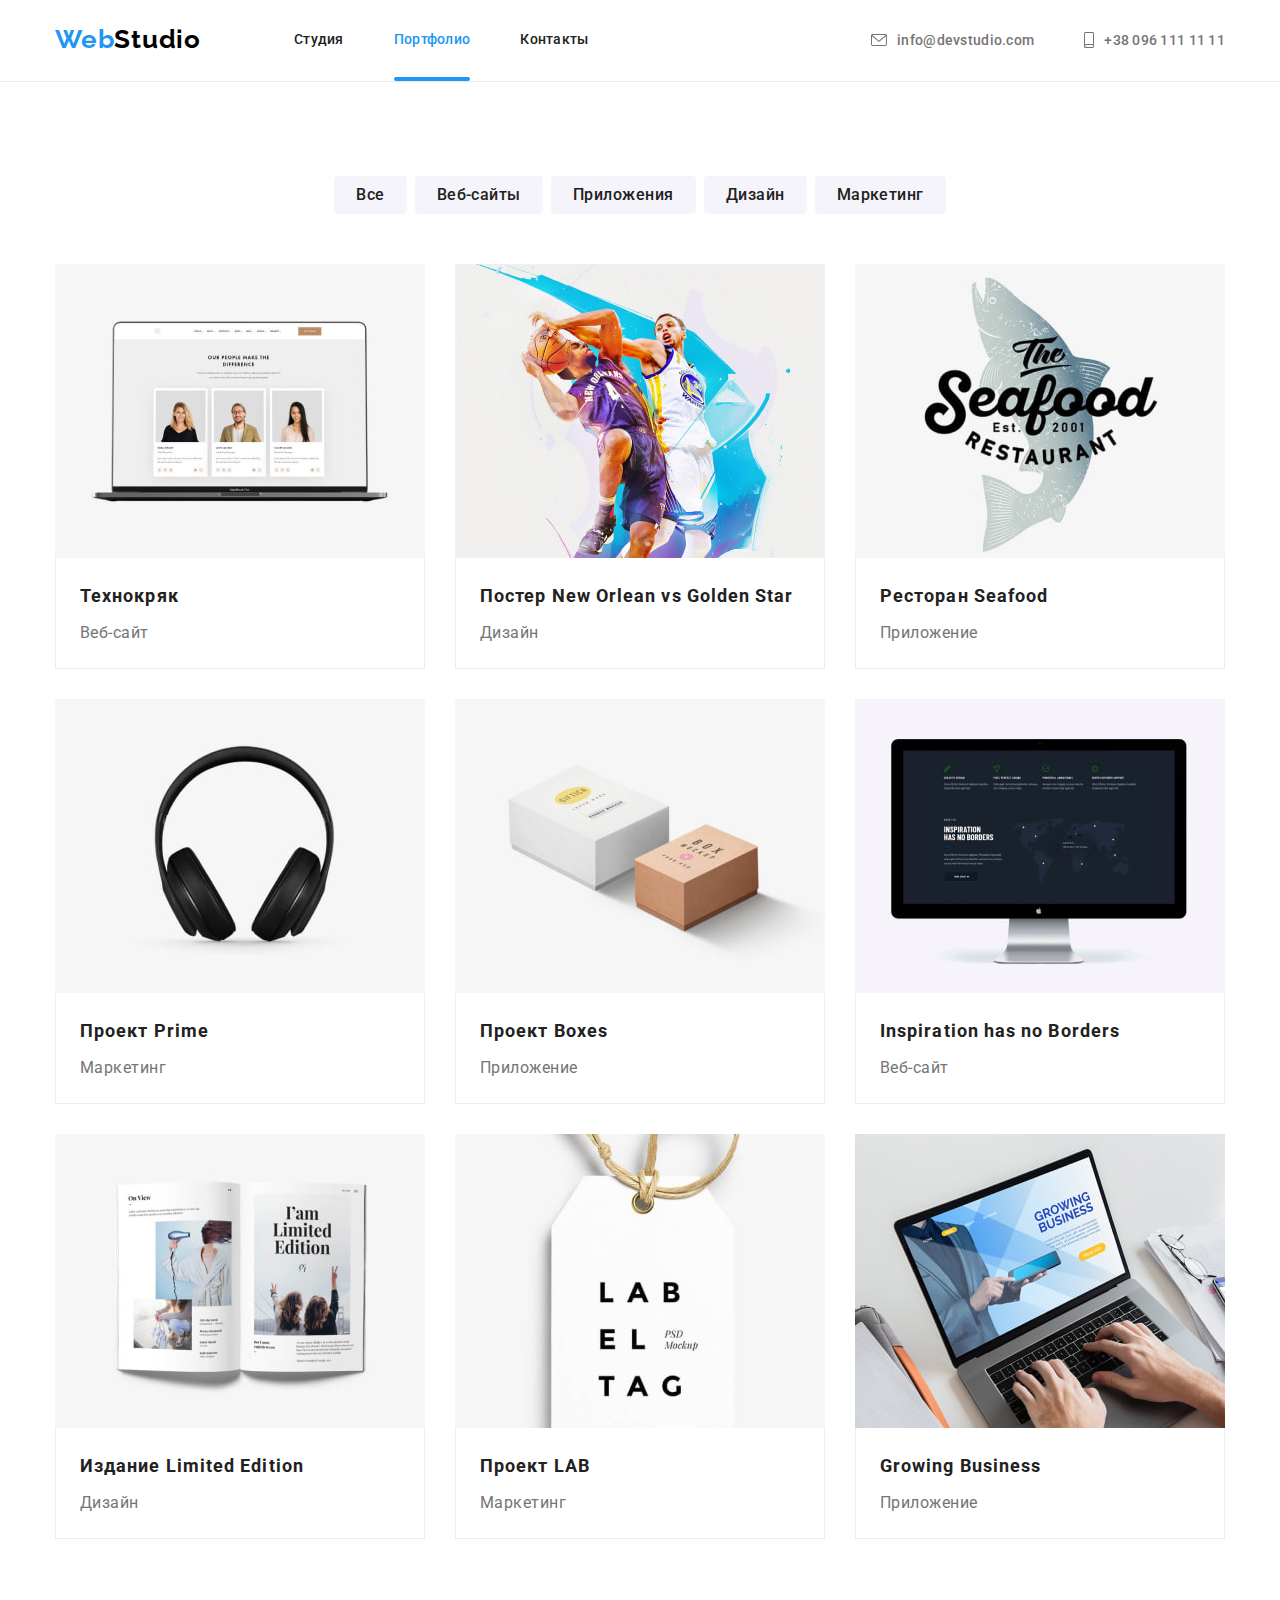
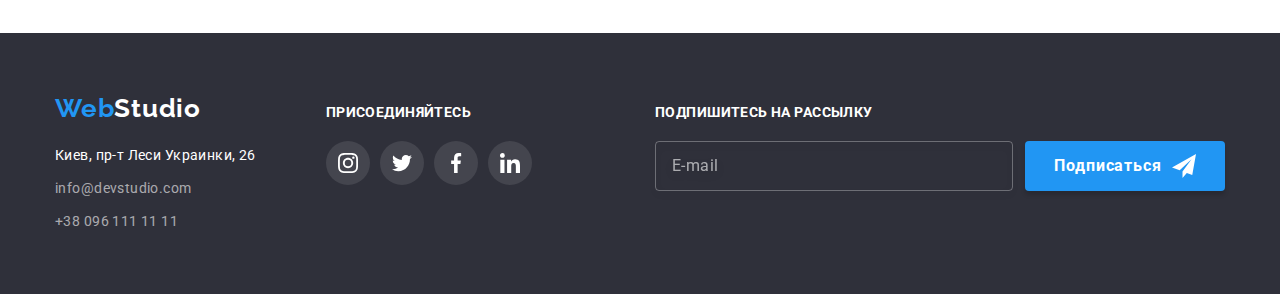
==== portfolio.html @ 572a9377 "Initial commit" ====
<!DOCTYPE html>
<html lang="ru">
  <head>
    <meta charset="UTF-8" />
    <meta http-equiv="X-UA-Compatible" content="IE=edge" />
    <meta name="viewport" content="width=device-width, initial-scale=1.0" />
    <title>WebStudio</title>

    <!-- fonts start -->
    <link rel="preconnect" href="https://fonts.googleapis.com" />
    <link rel="preconnect" href="https://fonts.gstatic.com" crossorigin />
    <link
      href="https://fonts.googleapis.com/css2?family=Raleway:wght@700&family=Roboto:wght@400;500;700;900&display=swap"
      rel="stylesheet"
    />
    <!-- fonts end -->

    <!-- normalize styles start -->

    <link
      rel="stylesheet"
      href="https://cdnjs.cloudflare.com/ajax/libs/modern-normalize/1.1.0/modern-normalize.min.css"
    />

    <!-- normalize styles end-->

    <!-- styles start -->
    <link rel="stylesheet" href="./css/styles.css" />
    <!-- styles end -->
  </head>
  <body>
    <!-- Section Header -->

    <header class="page-header">
      <div class="header-container container">
        <nav class="header-nav">
          <a class="logo-header logo link" href="./index.html" lang="en"
            >Web<span class="studio-header">Studio</span>
          </a>
          <ul class="header-list list">
            <li class="header-list-item">
              <a class="header-link link" href="./index.html">Студия</a>
            </li>
            <li class="header-list-item">
              <a class="header-link current link" href="./portfolio.html">Портфолио</a>
            </li>
            <li class="header-list-item"><a class="header-link link" href="">Контакты</a></li>
          </ul>
        </nav>
        <ul class="contacts list">
          <li class="contacts-item">
            <a class="contacts-header link" href="mailto:info@devstudio.com">
              <svg class="header-icon" width="16" height="12">
                <use href="./images/icons.svg#icon-envelope"></use>
              </svg>
              info@devstudio.com
            </a>
          </li>
          <li class="contacts-item">
            <a class="contacts-header link" href="tel:+380961111111">
              <svg class="header-icon" width="10" height="16">
                <use href="./images/icons.svg#icon-smartphone"></use>
              </svg>
              +38 096 111 11 11
            </a>
          </li>
        </ul>
      </div>
    </header>

    <!-- Main -->

    <main>
      <section class="section section-portfolio">
        <div class="container">
          <h1 class="portfolio-title visually-hidden">Portfolio</h1>
          <ul class="portfolio-btn-list list">
            <li class="btn-item">
              <button class="portfolio-btn link" type="button">Все</button>
            </li>
            <li class="btn-item">
              <button class="portfolio-btn link" type="button">Веб-сайты</button>
            </li>
            <li class="btn-item">
              <button class="portfolio-btn link" type="button">Приложения</button>
            </li>
            <li class="btn-item">
              <button class="portfolio-btn link" type="button">Дизайн</button>
            </li>
            <li class="btn-item">
              <button class="portfolio-btn link" type="button">Маркетинг</button>
            </li>
          </ul>
          <ul class="portfolio-list card-set list">
            <li class="card-set-item">
              <a class="project-item link" href="" target="_blank" rel="noopener noreferrer">
                <div class="portfolio-item">
                  <img
                    class="portfolio-img"
                    src="./images/portfolio/portfolio-1.jpg"
                    alt="ноутбук с открытым веб-сайтом на котором изображено портфолио трех людей"
                    width="370"
                    height="294"
                  />
                  <div class="portfolio-overlay">
                    <p class="portfolio-description">
                      Ресурс предлагает комплексные предложения с разным уровнем функционала и
                      сервисов. Все это позволит посетителю получить исчерпывающие сведения о
                      компании или частном лице.
                    </p>
                  </div>
                </div>
                <div class="project">
                  <h2 class="project-name">Технокряк</h2>
                  <p class="project-type">Веб-сайт</p>
                </div>
              </a>
            </li>
            <li class="card-set-item">
              <a class="project-item link" href="" target="_blank" rel="noopener noreferrer">
                <div class="portfolio-item">
                  <img
                    class="porfolio-img"
                    src="./images/portfolio/portfolio-2.jpg"
                    alt="два игрока в баскетбол: один из команди голден стейт, второй из команды нью орлеан"
                  />
                  <div class="portfolio-overlay">
                    <p class="portfolio-description">
                      Ресурс предлагает комплексные предложения с разным уровнем функционала и
                      сервисов. Все это позволит посетителю получить исчерпывающие сведения о
                      компании или частном лице.
                    </p>
                  </div>
                </div>
                <div class="project">
                  <h2 class="project-name">
                    Постер <span lang="en">New Orlean vs Golden Star</span>
                  </h2>
                  <p class="project-type">Дизайн</p>
                </div>
              </a>
            </li>
            <li class="card-set-item">
              <a class="project-item link" href="" target="_blank" rel="noopener noreferrer">
                <div class="portfolio-item">
                  <img
                    class="porfolio-img"
                    src="./images/portfolio/portfolio-3.jpg"
                    alt="емблема ресторана сифуд - это рыбы с нанесеной на ней надписью сифуд и датой создания ресторана - 2001 год"
                    width="370"
                    height="294"
                  />
                  <div class="portfolio-overlay">
                    <p class="portfolio-description">
                      Ресурс предлагает комплексные предложения с разным уровнем функционала и
                      сервисов. Все это позволит посетителю получить исчерпывающие сведения о
                      компании или частном лице.
                    </p>
                  </div>
                </div>
                <div class="project">
                  <h2 class="project-name">Ресторан <span lang="en">Seafood</span></h2>
                  <p class="project-type">Приложение</p>
                </div>
              </a>
            </li>
            <li class="card-set-item">
              <a class="project-item link" href="" target="_blank" rel="noopener noreferrer">
                <div class="portfolio-item">
                  <img
                    class="porfolio-img"
                    src="./images/portfolio/portfolio-4.jpg"
                    alt="черные наушники закрытого типа"
                    width="370"
                    height="294"
                  />
                  <div class="portfolio-overlay">
                    <p class="portfolio-description">
                      Ресурс предлагает комплексные предложения с разным уровнем функционала и
                      сервисов. Все это позволит посетителю получить исчерпывающие сведения о
                      компании или частном лице.
                    </p>
                  </div>
                </div>
                <div class="project">
                  <h2 class="project-name">Проект <span lang="en">Prime</span></h2>
                  <p class="project-type">Маркетинг</p>
                </div>
              </a>
            </li>
            <li class="card-set-item">
              <a class="project-item link" href="">
                <div class="portfolio-item">
                  <img
                    class="porfolio-img"
                    src="./images/portfolio/portfolio-5.jpg"
                    alt="две корбки разных размеров с надписью: коробка поменьше - коричневого цвета, коробка побольше - белового цвета"
                    width="370"
                    height="294"
                  />
                  <div class="portfolio-overlay">
                    <p class="portfolio-description">
                      Ресурс предлагает комплексные предложения с разным уровнем функционала и
                      сервисов. Все это позволит посетителю получить исчерпывающие сведения о
                      компании или частном лице.
                    </p>
                  </div>
                </div>
                <div class="project">
                  <h2 class="project-name">Проект <span lang="en">Boxes</span></h2>
                  <p class="project-type">Приложение</p>
                </div>
              </a>
            </li>
            <li class="card-set-item">
              <a class="project-item link" href="" target="_blank" rel="noopener noreferrer">
                <div class="portfolio-item">
                  <img
                    class="porfolio-img"
                    src="./images/portfolio/portfolio-6.jpg"
                    alt="аймак с открытым веб-сайтом"
                    width="370"
                    height="294"
                  />
                  <div class="portfolio-overlay">
                    <p class="portfolio-description">
                      Ресурс предлагает комплексные предложения с разным уровнем функционала и
                      сервисов. Все это позволит посетителю получить исчерпывающие сведения о
                      компании или частном лице.
                    </p>
                  </div>
                </div>
                <div class="project">
                  <h2 class="project-name" lang="en">Inspiration has no Borders</h2>
                  <p class="project-type">Веб-сайт</p>
                </div>
              </a>
            </li>
            <li class="card-set-item">
              <a class="project-item link" href="" target="_blank" rel="noopener noreferrer">
                <div class="portfolio-item">
                  <img
                    class="porfolio-img"
                    src="./images/portfolio/portfolio-7.jpg"
                    alt="разворот кники на которой есть текст и картинки"
                    width="370"
                    height="294"
                  />
                  <div class="portfolio-overlay">
                    <p class="portfolio-description">
                      Ресурс предлагает комплексные предложения с разным уровнем функционала и
                      сервисов. Все это позволит посетителю получить исчерпывающие сведения о
                      компании или частном лице.
                    </p>
                  </div>
                </div>
                <div class="project">
                  <h2 class="project-name">Издание <span lang="en">Limited Edition</span></h2>
                  <p class="project-type">Дизайн</p>
                </div>
              </a>
            </li>
            <li class="card-set-item">
              <a class="project-item link" href="" target="_blank" rel="noopener noreferrer">
                <div class="portfolio-item">
                  <img
                    class="porfolio-img"
                    src="./images/portfolio/portfolio-8.jpg"
                    alt="лейбл"
                    width="370"
                    height="294"
                  />
                  <div class="portfolio-overlay">
                    <p class="portfolio-description">
                      Ресурс предлагает комплексные предложения с разным уровнем функционала и
                      сервисов. Все это позволит посетителю получить исчерпывающие сведения о
                      компании или частном лице.
                    </p>
                  </div>
                </div>
                <div class="project">
                  <h2 class="project-name">Проект <span lang="en">LAB</span></h2>
                  <p class="project-type">Маркетинг</p>
                </div>
              </a>
            </li>
            <li class="card-set-item">
              <a class="project-item link" href="" target="_blank" rel="noopener noreferrer">
                <div class="portfolio-item">
                  <img
                    class="porfolio-img"
                    src="./images/portfolio/portfolio-9.jpg"
                    alt="человек работает на ноутбуке с открытым веб-сайтом"
                    width="370"
                    height="294"
                  />
                  <div class="portfolio-overlay">
                    <p class="portfolio-description">
                      Ресурс предлагает комплексные предложения с разным уровнем функционала и
                      сервисов. Все это позволит посетителю получить исчерпывающие сведения о
                      компании или частном лице.
                    </p>
                  </div>
                </div>
                <div class="project">
                  <h2 class="project-name" lang="en">Growing Business</h2>
                  <p class="project-type">Приложение</p>
                </div>
              </a>
            </li>
          </ul>
        </div>
      </section>
    </main>

    <!--Section Footer -->

    <footer class="page-footer">
      <div class="container container-footer">
        <div class="footer-contacts">
          <a class="logo-footer logo link" href="./index.html"
            >Web<span class="studio-footer">Studio</span></a
          >
          <address class="company-address">
            <ul class="list">
              <li class="contact-item">
                <a
                  class="main-address contacts-footer link"
                  href="https://goo.gl/maps/qAztw9pVadm1YtcE8"
                  target="_blank"
                  rel="noopener noreferrer"
                  >Киев, пр-т Леси Украинки, 26</a
                >
              </li>
              <li class="contact-item">
                <a class="contacts-footer link" href="mailto:info@devstudio.com"
                  >info@devstudio.com</a
                >
              </li>
              <li class="contact-item">
                <a class="contacts-footer link" href="tel:+380961111111">+38 096 111 11 11</a>
              </li>
            </ul>
          </address>
        </div>
        <div class="footer-social">
          <h3 class="footer-social-title">присоединяйтесь</h3>
          <ul class="footer-social-media list">
            <li class="footer-social-media-item">
              <a
                class="footer-social-media-link link"
                href=""
                target="_blank"
                rel="noopener noreferrer"
                aria-label="instagram"
              >
                <svg class="footer-social-media-icon" width="20" height="20">
                  <use href="./images/icons.svg#icon-instagram"></use>
                </svg>
              </a>
            </li>
            <li class="footer-social-media-item">
              <a
                class="footer-social-media-link link"
                href=""
                target="_blank"
                rel="noopener noreferrer"
                aria-label="twitter"
              >
                <svg class="footer-social-media-icon" width="20" height="20">
                  <use href="./images/icons.svg#icon-twitter"></use>
                </svg>
              </a>
            </li>
            <li class="footer-social-media-item">
              <a
                class="footer-social-media-link link"
                href=""
                target="_blank"
                rel="noopener noreferrer"
                aria-label="facebook"
              >
                <svg class="footer-social-media-icon" width="20" height="20">
                  <use href="./images/icons.svg#icon-facebook"></use>
                </svg>
              </a>
            </li>
            <li class="footer-social-media-item">
              <a
                class="footer-social-media-link link"
                href=""
                target="_blank"
                rel="noopener noreferrer"
                aria-label="linkedin"
              >
                <svg class="footer-social-media-icon" width="20" height="20">
                  <use href="./images/icons.svg#icon-linkedin"></use>
                </svg>
              </a>
            </li>
          </ul>
        </div>
        <div class="subscription">
          <h3 class="subscription-title">Подпишитесь на рассылку</h3>
          <form>
            <div class="subscription-field">
              <label class="subscription-label">
                <input class="subscription-input" type="email" name="email" placeholder="E-mail" />
              </label>
              <button class="subscription-btn" type="submit">
                Подписаться
                <svg class="subscription-icon" width="24" height="24">
                  <use href="./images/icons.svg#icon-send"></use>
                </svg>
              </button>
            </div>
          </form>
        </div>
      </div>
    </footer>
  </body>
</html>
---- css/styles.css ----
:root{

    /* fonts */

    --main-font: "Roboto";
    --secondary-font: "Raleway";

    /* text colors */

    --primary-text-color:#757575;
    --secondary-text-color: #212121;
    --decoration-text-color:#2196F3;
    --studio-header-color:#000000;
    --light-text-color:#ffffff;
    --contacts-text-color:rgba(255, 255, 255, 0.6);
    --primary-icon-link-color: #AFB1B8;
        
    /* background colors */

    --main-ligt-bg-color: #ffffff;
    --main-darck-bg-color:#2F303A;
    --btn-bg-color: #2196F3;
    --hover-btn-bg-color: #188CE8;
    --secondary-bg-color:#F5F4FA;
    --hero-bg-color: #C4C4C4;
    --footer-media-link-bg-color: rgba(255, 255, 255, 0.1);
    --item-dscr-bg-color: rgba(47, 48, 58, 0.8);
    --portfolio-overlyey-bg-color: rgba(33, 150, 243, 0.9);

    /* border colors */

    --main-brd-color: #ECECEC;
    --card-brd-color: #EEEEEE;

    /* shadows */

    --primary-shadow: rgba(0, 0, 0, 0.15);

     /* others */

    --items: 4;
    --indent: 30px;
    --animation: 250ms cubic-bezier(0.4, 0, 0.2, 1);
   
}

body {
    font-family: var(--main-font), sans-serif;
    font-size: 14px;
    line-height: 1.71;
    color: var(--primary-text-color);
    }


/* reset */
h1,
h2,
h3,
p{
    margin: 0;
}

img {
    display: block;
    max-width: 100%;
    height: auto;
}

/* common styles start */

.no-scroll{
    overflow: hidden;
}

.container {
    width: 1200px;
    padding-left: 15px;
    padding-right: 15px;
    margin-left: auto;
    margin-right: auto;
}

.link {
    text-decoration: none;
}

.list {
    list-style: none;
    margin: 0;
    padding: 0;
}

.company-address{
    font-style: inherit;
}

/* common styles end */

/* Cітка із застосуванням flex-box */

.card-set {
    display: flex;
    flex-wrap: wrap;
    margin: calc(-1 * var(--indent) / 2);
}

.card-set-item {
    flex-basis: calc((100% - var(--indent) * var(--items)) / var(--items));
    margin: calc(var(--indent) / 2);
}




/* other */

.visually-hidden {
    position: absolute;
    width: 1px;
    height: 1px;
    margin: -1px;
    border: 0;
    padding: 0;
    white-space: nowrap;
    clip-path: inset(100%);
    clip: rect(0 0 0 0);
    overflow: hidden;
}

/* Section Header */

.page-header{
    border-bottom: 1px solid var(--main-brd-color);
}

.header-container,
.header-nav{
    display: flex;
    align-items: center;
}

.logo {
    font-family: var(--secondary-font), sans-serif;
    font-weight: 700;
    font-size: 26px;
    line-height: 1.19;      
    letter-spacing: 0.03em;
    color: var(--decoration-text-color);
}

.logo-header{
    padding-top: 24px;
    padding-bottom: 25px;
    margin-right: 93px;
}

.studio-header {
    color: var(--studio-header-color);
}

.header-list {
    display: flex;
}


.header-list-item:not(:last-child){
    position: relative;

    margin-right: 50px;
} 

.header-list-item .current{
    color: var(--decoration-text-color);
}

.header-list-item .current::after{
    content: '';

    position: absolute;
    bottom:-1px;
    left: 0;

    width: 100%;
    height: 4px;
    display: inline-block;
    border-radius: 2px;
    background-color: var(--decoration-text-color);
}

.header-link {
    display: block;
    padding-top: 32px;
    padding-bottom: 32px;

    font-weight: 500;
    line-height: 1.14;
    letter-spacing: 0.02em;
    color: var(--secondary-text-color);

    transition: color var(--animation);
}

.header-link:hover,
.header-link:focus{
    color: var(--decoration-text-color);
}

.contacts{
    display: flex;
    margin-left: auto;

}

.contacts-item:not(:last-child){
    margin-right: 50px;
}

.contacts-header {
    display: flex;
    padding-top: 32px;
    padding-bottom: 32px;
    align-items: center;
    

    font-weight: 500;
    line-height: 1.19;
    letter-spacing: 0.02em;
    color: inherit;

    transition: color var(--animation);
}


.contacts-header:hover,
.contacts-header:focus{
    color: var(--decoration-text-color);
}

.header-icon {
    margin-right: 10px;
    fill: currentColor;   
}

/* Section Hero */

.hero {
    max-width: 1600px;
    margin-right: auto;
    margin-left: auto;
    padding-top: 200px;
    padding-bottom: 200px;

    text-align: center;
    
    background-color: var(--hero-bg-color);
    background-image: 
    linear-gradient(to right, rgba(47, 48, 58, 0.4), rgba(47, 48, 58, 0.4)), 
    url(../images/hero/bg-img.jpg);
    background-repeat: no-repeat;
    background-position: center;
    background-size: cover;
}

.hero-title {
    width: 696px;
    margin: 0 auto;
       
    font-weight: 900;
    font-size: 44px;
    line-height: 1.36;
    letter-spacing: 0.06em;
    text-transform: uppercase;
    color: var(--light-text-color)
    }

.hero-btn {
    margin-top: 30px;
    padding: 10px 32px;
    min-width: 200px;


    font-family: inherit;
    font-weight: 700;
    font-size: 16px;
    line-height: 1.88;
    letter-spacing: 0.06em;
    color: var(--light-text-color);
    
    box-shadow: 0px 4px 4px var(--primary-shadow);
    border: none;    
    border-radius: 4px;
    background-color: var(--btn-bg-color);
    cursor: pointer;
       
    transition: background-color var(--animation);
        
}

.hero-btn:hover,
.hero-btn:focus {
    background-color: var(--hover-btn-bg-color);
}

/* Sections */

.section {
    padding-top: 94px;
    padding-bottom: 94px;     
}

.section-title {
    margin-bottom: 50px;

    font-weight: 700;
    font-size: 36px;
    line-height: 1.17;
    text-align: center;
    letter-spacing: 0.03em;
    color: var(--secondary-text-color);
}



/* Sections Feature */

.feature-title {
    margin-bottom: 10px;

    font-weight: 700;
    font-size: inherit;
    line-height: 1.14;
    letter-spacing: 0.03em;
    text-transform: uppercase;
    color: var(--secondary-text-color);
}

.feature-icon {
    display: flex;
    align-items: center;
    justify-content: center;
    width: 270px;
    height: 120px;
    margin-bottom: 30px;
    
    border-radius: 4px;
    background-color: var(--secondary-bg-color) ;
    

}

.feature-description {
    letter-spacing: 0.03em;
}

/* Section Examples */

.section-examples {
    padding-top: 0;
}

.examples-list{
    --items: 3;
}

.examples-item{
    position: relative;
    
}

.examples-item-description{
    position: absolute;
    bottom: 0;
    left: 0;

    display: flex;
    align-items: center;
    justify-content: center;
    width: 100%;
    height: 70px;
    
    
    font-weight: 700;
    line-height: 1.14;
        letter-spacing: 0.03em;
    text-transform: uppercase;    
    color: var(--light-text-color);

    background-color: var(--item-dscr-bg-color);
}

/* Secteaon Team */

.section-team {
    background-color: var(--secondary-bg-color);
}

.team-member {
    background-color: var(--main-ligt-bg-color);
    box-shadow: 0px 1px 3px rgba(0, 0, 0, 0.12), 0px 1px 1px rgba(0, 0, 0, 0.14), 0px 2px 1px rgba(0, 0, 0, 0.2);
    border-radius: 0px 0px 4px 4px;
}

.member-photo{
    margin-bottom: 30px;
}

.member-name {
    margin-bottom: 10px;

    font-weight: 500;
    font-size: 16px;
    line-height: 1.19;  
    text-align: center;
    letter-spacing: 0.03em;
    color: var(--secondary-text-color);  
}

.member-position {
    margin-bottom: 16px;
    
    font-size: 16px;
    line-height: 1.19;
    text-align: center;
    letter-spacing: 0.03em;
    }

.social-media {
    display: flex;
    justify-content: center;
    margin-bottom: 30px;
}

.social-media-item{
    width: 44px;
    height: 44px;
}

.social-media-item:not(:last-child) {
    margin-right: 10px;
}

.social-media-link {
    display: flex;
    align-items: center;
    justify-content: center;
    width: 100%;
    height: 100%;

    color: var(--primary-icon-link-color);
    border-radius: 50%;

    transition: color var(--animation), background-color var(--animation);
}

.social-media-link:hover,
.social-media-link:focus{
    color: var(--light-text-color);
    background-color: var(--decoration-text-color);
    outline: transparent;
}

.social-media-icon{
    fill: currentColor;
}

/* Section clients */

.clients-list  {
    --items: 6; 
}

.client-card{
    height: 92px;
}

.client-card-link {
    display: flex;
    align-items: center;
    justify-content: center;
    width: 100%;
    height: 100%;

    border: 1px solid #AFB1B8;
    border-radius: 4px;
    color: var(--primary-icon-link-color);

    transition: color var(--animation), border-color var(--animation);
}

.client-card-link:hover,
.client-card-link:focus {
    color: var(--decoration-text-color);
    border-color: var(--decoration-text-color);
    outline: transparent;    
}

.client-icon{
    fill: currentColor;
}


/* Section Portfolio */

.portfolio-btn-list{
    display: flex;
   
    justify-content: center;
    margin-bottom: 50px;  
}

.btn-item:not(:last-child) {
    margin-right: 8px;
}

.portfolio-btn {
    padding: 6px 22px;
    
    font-family: inherit;
    font-weight: 500;
    font-size: 16px;
    line-height: 1.63;
    text-align: center;
    letter-spacing: 0.03em;
    color: var(--secondary-text-color);
    border-radius: 4px;
    border:none;
    background-color: var(--secondary-bg-color);
    cursor: pointer;

    transition: color var(--animation), background-color var(--animation), box-shadow var(--animation);
}

.portfolio-btn:hover,
.portfolio-btn:focus {
    color: var(--light-text-color);
    background-color: var(--btn-bg-color);
    box-shadow: 
    0px 3px 1px rgba(0, 0, 0, 0.1), 
    0px 1px 2px rgba(0, 0, 0, 0.08), 
    0px 2px 2px rgba(0, 0, 0, 0.12);
}

.portfolio-list{
    --items: 3;
}

.portfolio-item {
    position: relative;
    overflow: hidden;
}

.project-item{
    display: block;

    transition: box-shadow var(--animation)
}

.project-item:hover,
.project-item:focus{
    box-shadow:  
    0px 1px 1px rgba(0, 0, 0, 0.12), 
    0px 4px 4px rgba(0, 0, 0, 0.06), 
    1px 4px 6px rgba(0, 0, 0, 0.16);
}

.portfolio-overlay {
    position: absolute;
    top: 0;
    left: 0;
    

    transform: translateY(101%);

    width: 100%;
    height: 100%;
   
    padding: 63px 24px;

    background-color: var(--portfolio-overlyey-bg-color);

    
    transition: transform var(--animation);
}

.card-set-item:hover .portfolio-overlay {
    transform: translateY(0);

}

.portfolio-description {
    font-size: 18px;
    line-height: 1.56;
    letter-spacing: 0.03em;
    color: var(--light-text-color);


}

.project {
    padding: 20px 24px;
    border: 1px solid var(--card-brd-color);
    border-top: none;
}



.project-name{
    margin-bottom: 4px;

    font-weight: 700;
    font-size: 18px;
    line-height: 2.0;
    letter-spacing: 0.06em;
    color: var(--secondary-text-color);
}

.project-type {
    font-size: 16px;
    line-height: 1.88;     
    letter-spacing: 0.03em;
    color: var(--primary-text-color);
}




/* Section Footer */

.page-footer{
    padding-top: 60px;
    padding-bottom: 60px;

    background-color: var(--main-darck-bg-color);
}

.container-footer{
    display: flex;
    align-items: baseline;
}

.footer-contacts{
    margin-right: 70px;
}
    

.logo-footer{
    display: block;
    margin-bottom: 20px;

    
}

.studio-footer {
    color: var(--light-text-color);
}

.list .main-address{
    color: var(--light-text-color);
}

.contact-item:not(:last-child) {
    margin-bottom: 9px;
}

.contacts-footer{      
    letter-spacing: 0.03em;
    color: var(--contacts-text-color);

    transition: color var(--animation);
}

.contacts-footer:hover,
.contacts-footer:focus{
    color: var(--decoration-text-color);
}

.footer-social-title,
.subscription-title{
    margin-bottom: 20px;
    
    font-size: 14px;
    line-height: 1.14;
    letter-spacing: 0.03em;
    text-transform: uppercase;
    color: var(--light-text-color);

}

.footer-social-media {
    display: flex;
    justify-content: center; 
}

.footer-social-media-item{
    width: 44px;
    height: 44px;
}

.footer-social-media-item:not(:last-child){
    margin-right: 10px;
}

.footer-social-media-link {
    display: flex;
    align-items: center;
    justify-content: center;
    width: 100%;
    height: 100%;

    color: var(--light-text-color);
    background-color:var(--footer-media-link-bg-color) ;
    border-radius: 50%;

    transition: background-color var(--animation);
}

.footer-social-media-link:hover,
.footer-social-media-link:focus {
    background-color:var(--btn-bg-color);
    outline: transparent;
}



.footer-social-media-icon {
    fill: currentColor;
}

.subscription{
    margin-left: auto;
}

.subscription-field{
    display: flex;
    gap: 12px;
}

.subscription-input::placeholder{
    font-size: 16px;
    line-height: 1.25;
    letter-spacing: 0.03em;
    color: var(--contacts-text-color);}

.subscription-input{
    width: 358px;
    height: 50px;
    padding: 0 16px;

    font-size: 16px;
    line-height: 1.25;
    letter-spacing: 0.03em;
    color: var(--contacts-text-color);

    background-color: inherit;
    border: 1px solid rgba(255, 255, 255, 0.3);
    filter: drop-shadow(0px 4px 4px var(--primary-shadow));
    border-radius: 4px;

    transition: border-color var(--animation);
}

.subscription-input:hover,
.subscription-input:focus{
    border-color: var(--light-text-color);
    outline: transparent;
}


.subscription-btn{
    display: flex;
    align-items: center;
    justify-content: center;
    width: 200px;
    height: 50px;
    padding: 0;
    gap: 10px;
    

    font-weight: 700;
    font-size: 16px;
    line-height: 1.88;
    letter-spacing: 0.06em;   
    color: var(--light-text-color);
    
    background-color: var(--btn-bg-color);
    box-shadow: 0px 4px 4px var(--primary-shadow);
    border: none;
    border-radius: 4px;
    cursor: pointer;

    transition: background-color var(--animation);
}

.subscription-btn:hover,
.subscription-btn:focus{
    background-color: var(--hover-btn-bg-color);
}

.subscription-icon{
    fill: var(--light-text-color);
}



/* Modal Window */

.backdrop {
    position: fixed;
    top: 0;
    left: 0;
    width: 100%;
    height: 100%;
    
    background-color: rgba(0, 0, 0, 0.2);
    
    opacity: 1;
    visibility: visible;
    pointer-events: initial;
    
    transition: opacity var(--animation), visibility var(--animation);
}

.backdrop.is-hidden{
    opacity: 0;
    visibility: hidden;
    pointer-events: none;
}

.modal{
    position: relative;
    top: 50%;
    left: 50%;

    padding: 40px;
        
    transform: translate(-50%, -50%);

    width: 528px;
    min-height: 581px;

    background-color: var(--main-ligt-bg-color);
    box-shadow: 0px 1px 3px rgba(0, 0, 0, 0.12), 0px 1px 1px rgba(0, 0, 0, 0.14), 0px 2px 1px rgba(0, 0, 0, 0.2);
    border-radius: 4px;
}

.register-form {
    display: inline-flex;
    flex-direction: column;
}

.modal-title{
    margin-bottom: 12px;

    font-weight: 700;
    font-size: 20px;
    line-height: 1.15;
    letter-spacing: 0.03em;
    color: var(--secondary-text-color);
}

.form-field{
    margin-bottom: 10px;
}

.form-label{
    display: block;
    
    margin-bottom: 4px;
    
    font-size: 12px;
    line-height: 1.17;
    letter-spacing: 0.01em;
}

.form-box{
    position: relative;
}

.form-input{
    width: 100%;
    height: 40px;
   
    padding: 0 8px 0 41px; 

    font-size: 12px;
    line-height: 1.17;
    letter-spacing: 0.01em;

    border: 1px solid rgba(33, 33, 33, 0.2);
    border-radius: 4px;

    transition: border-color var(--animation);
}

.form-icon{
    position: absolute;
    top: 50%;
    left: 12px;
    transform: translateY(-50%);
   
    transition: fill var(--animation);
}

.form-input:hover,
.form-input:focus,
.form-input:hover + .form-icon,
.form-input:focus + .form-icon {
    border-color: var(--decoration-text-color);
    outline: transparent;
    fill: var(--decoration-text-color);
}

.form-label-name{
    margin-bottom: 4px;

    font-size: 12px;
    line-height: 1.17;
    letter-spacing: 0.01em;
}

textarea{
    resize: none;
    width: 100%;
    height: 120px;

    padding: 12px 16px;
    margin-bottom: 20px;

    font-size: 12px;
    line-height: 1.17;
    letter-spacing: 0.01em;
    
    border: 1px solid rgba(33, 33, 33, 0.2);
    border-radius: 4px;

    transition: border-color var(--animation);
}

textarea:hover,
textarea:focus{
    border-color: var(--decoration-text-color);
    outline: transparent;
}

textarea::placeholder{
    font-size: 12px;
    line-height: 1.17;
    letter-spacing: 0.01em;
    color: rgba(117, 117, 117, 0.5);
}

.form-checkbox{
    display: flex;
    align-items: center;
    justify-content: center;
    margin-bottom: 30px;
    
    cursor: pointer;
}

.custom-checkbox{
    display: inline-flex;
    align-items: center;
    justify-content: center;
    width: 16px;
    height: 15px;
    margin-right: 7px;

    outline: 2px solid var(--primary-text-color); 
    outline-offset: -2px;
    border-radius: 2px;

    transition: background-color var(--animation), outline-color var(--animation), filter var(--animation);
}

.form-checkbox-input:hover + .custom-checkbox,
.form-checkbox-input:focus + .custom-checkbox{
    outline-color: var(--secondary-text-color);

}

.form-checkbox-input:checked + .custom-checkbox {
    background-color: var(--decoration-text-color);
    outline-color: transparent;
    filter: drop-shadow(0px 4px 4px rgba(0, 0, 0, 0.25));
}

.custom-checkbox-icon{
    fill: var(--light-text-color);
}


.form-checkbox-agreement{
    letter-spacing: 0.03em;

    user-select: none;
}

.agreement-conditions {
    text-decoration: underline;
    color:var(--decoration-text-color);
}

.send-btn { 
    min-width: 200px;
    height: 50px;
    margin-left: auto;
    margin-right: auto;  
    padding: 10px 55px 10px 56px; 

    font-size: 16px;
    line-height: 1.88;
    letter-spacing: 0.06em;
    color: var(--light-text-color);

    background-color: var(--btn-bg-color);
    box-shadow: 0px 4px 4px var(--primary-shadow);
    border-radius: 4px;
    border: none;
    cursor: pointer;

    transition: background-color var(--animation);
}

.send-btn:hover,
.send-btn:focus{
    background-color: var(--hover-btn-bg-color);
}

.modal-close-btn{
    position: absolute;
    top: 8px;
    right: 8px;

    display: flex;
    align-items: center;
    justify-content: center;

    width: 30px;
    height: 30px;
    padding: 0;
    
    background-color: var(--main-ligt-bg-color);
    border-radius: 50%;
    border: 1px solid rgba(0, 0, 0, 0.1);
    cursor: pointer;
}

.modal-close-btn-icon{
    transition: fill var(--animation);
}   

.modal-close-btn:hover > .modal-close-btn-icon,
.modal-close-btn:focus > .modal-close-btn-icon{
    fill: var(--decoration-text-color);
}
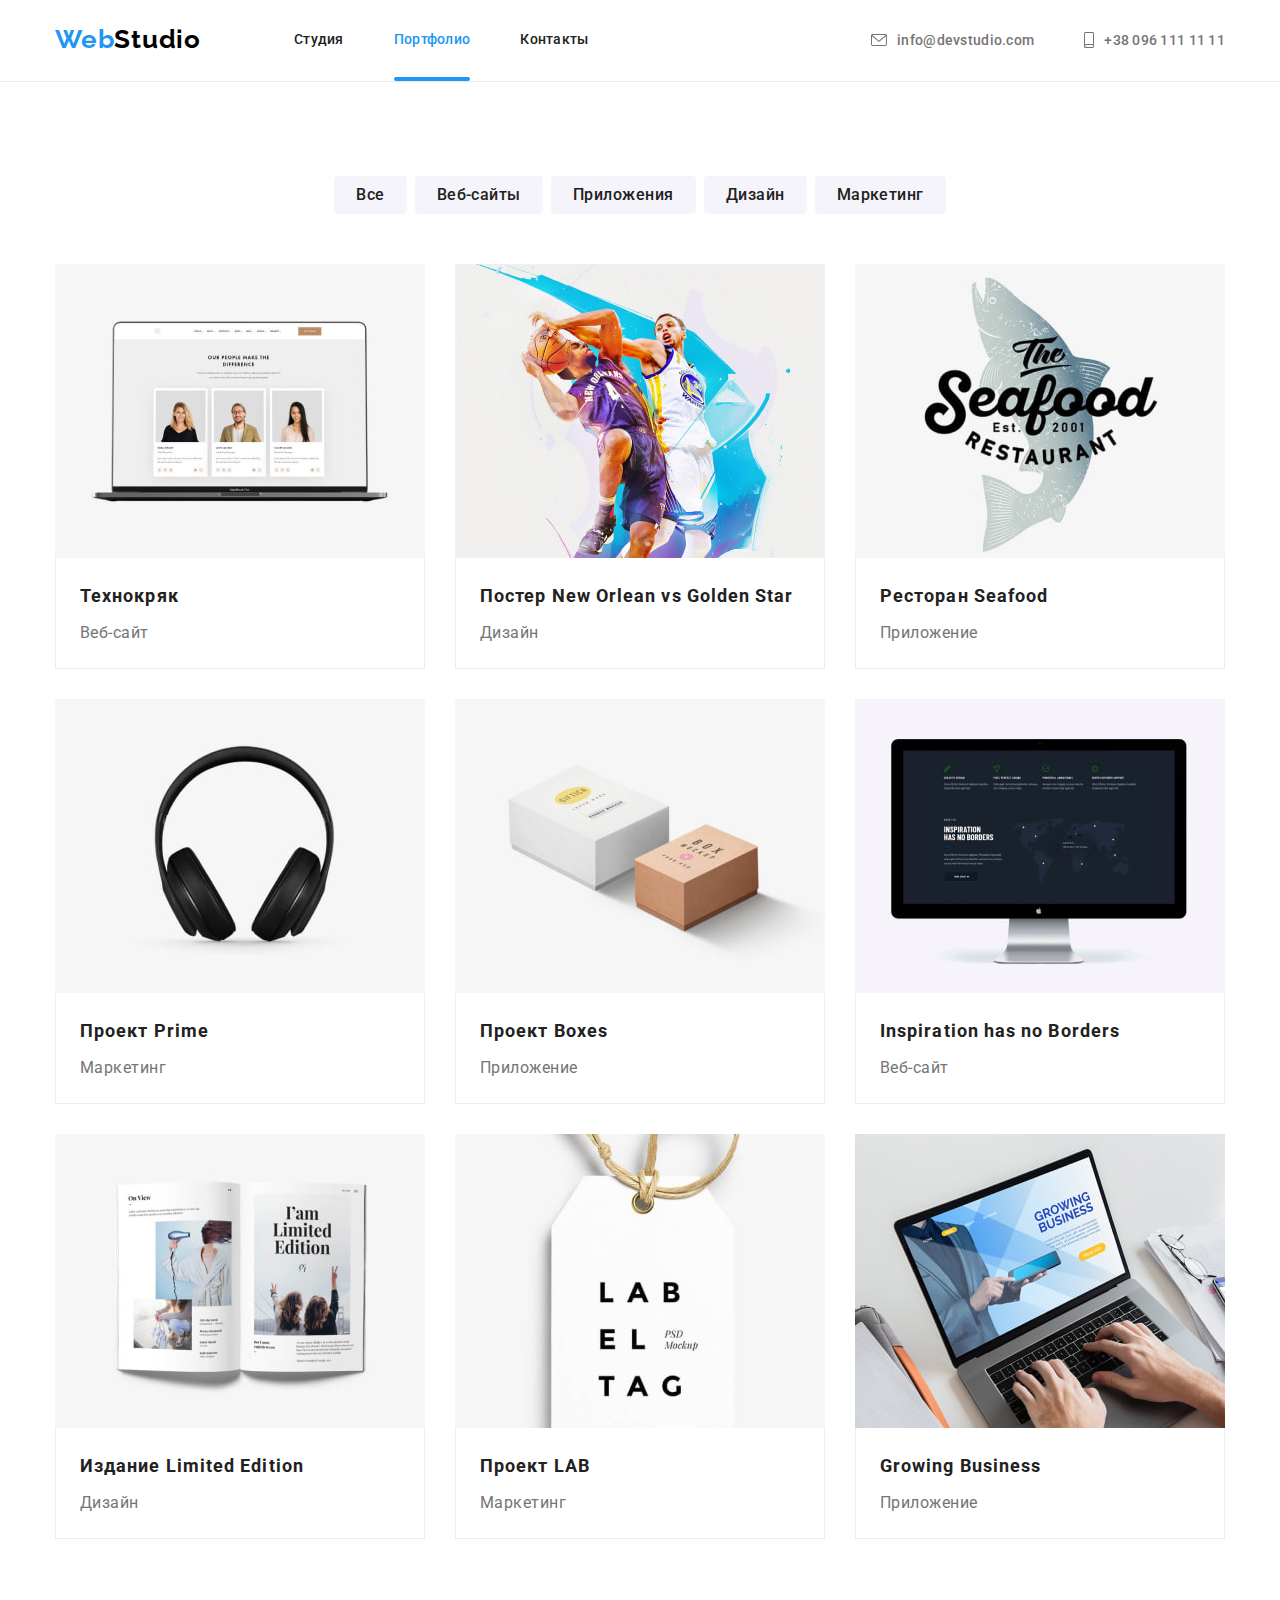
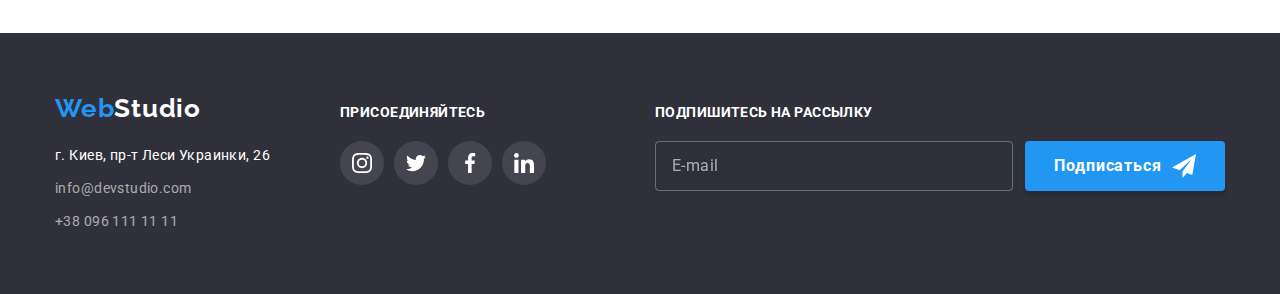
==== commit 0bda1435: "змінив класи по ВЕМ" ====
--- a/portfolio.html
+++ b/portfolio.html
@@ -31,34 +31,34 @@
   <body>
     <!-- Section Header -->
 
-    <header class="page-header">
-      <div class="header-container container">
-        <nav class="header-nav">
-          <a class="logo-header logo link" href="./index.html" lang="en"
-            >Web<span class="studio-header">Studio</span>
-          </a>
-          <ul class="header-list list">
-            <li class="header-list-item">
-              <a class="header-link link" href="./index.html">Студия</a>
-            </li>
-            <li class="header-list-item">
-              <a class="header-link current link" href="./portfolio.html">Портфолио</a>
-            </li>
-            <li class="header-list-item"><a class="header-link link" href="">Контакты</a></li>
+    <header class="header">
+      <div class="header__container container">
+        <a class="header__logo logo link" href="./index.html" lang="en"
+          >Web<span class="logo logo--dark-text">Studio</span>
+        </a>
+        <nav class="nav">
+          <ul class="nav__list list">
+            <li class="nav__item">
+              <a class="nav__link link" href="./index.html">Студия</a>
+            </li>
+            <li class="nav__item">
+              <a class="nav__link nav__link--current link" href="./portfolio.html">Портфолио</a>
+            </li>
+            <li class="nav__item"><a class="nav__link link" href="">Контакты</a></li>
           </ul>
         </nav>
         <ul class="contacts list">
-          <li class="contacts-item">
-            <a class="contacts-header link" href="mailto:info@devstudio.com">
-              <svg class="header-icon" width="16" height="12">
+          <li class="contacts__item">
+            <a class="contacts__link link" href="mailto:info@devstudio.com">
+              <svg class="contacts__icon" width="16" height="12">
                 <use href="./images/icons.svg#icon-envelope"></use>
               </svg>
               info@devstudio.com
             </a>
           </li>
-          <li class="contacts-item">
-            <a class="contacts-header link" href="tel:+380961111111">
-              <svg class="header-icon" width="10" height="16">
+          <li class="contacts__item">
+            <a class="contacts__link link" href="tel:+380961111111">
+              <svg class="contacts__icon" width="10" height="16">
                 <use href="./images/icons.svg#icon-smartphone"></use>
               </svg>
               +38 096 111 11 11
@@ -71,240 +71,240 @@
     <!-- Main -->
 
     <main>
-      <section class="section section-portfolio">
+      <section class="portfolio section">
         <div class="container">
-          <h1 class="portfolio-title visually-hidden">Portfolio</h1>
-          <ul class="portfolio-btn-list list">
+          <h1 class="portfolio__title visually-hidden">Portfolio</h1>
+          <ul class="portfolio__nav list">
             <li class="btn-item">
-              <button class="portfolio-btn link" type="button">Все</button>
+              <button class="portfolio__btn link" type="button">Все</button>
             </li>
             <li class="btn-item">
-              <button class="portfolio-btn link" type="button">Веб-сайты</button>
+              <button class="portfolio__btn link" type="button">Веб-сайты</button>
             </li>
             <li class="btn-item">
-              <button class="portfolio-btn link" type="button">Приложения</button>
+              <button class="portfolio__btn link" type="button">Приложения</button>
             </li>
             <li class="btn-item">
-              <button class="portfolio-btn link" type="button">Дизайн</button>
+              <button class="portfolio__btn link" type="button">Дизайн</button>
             </li>
             <li class="btn-item">
-              <button class="portfolio-btn link" type="button">Маркетинг</button>
+              <button class="portfolio__btn link" type="button">Маркетинг</button>
             </li>
           </ul>
-          <ul class="portfolio-list card-set list">
-            <li class="card-set-item">
-              <a class="project-item link" href="" target="_blank" rel="noopener noreferrer">
-                <div class="portfolio-item">
-                  <img
-                    class="portfolio-img"
+          <ul class="portfolio__list card-set list">
+            <li class="portfolio__item card-set__item">
+              <a class="portfolio__link link" href="" target="_blank" rel="noopener noreferrer">
+                <div class="portfolio__card">
+                  <img
+                    class="portfolio__img"
                     src="./images/portfolio/portfolio-1.jpg"
                     alt="ноутбук с открытым веб-сайтом на котором изображено портфолио трех людей"
                     width="370"
                     height="294"
                   />
-                  <div class="portfolio-overlay">
-                    <p class="portfolio-description">
-                      Ресурс предлагает комплексные предложения с разным уровнем функционала и
-                      сервисов. Все это позволит посетителю получить исчерпывающие сведения о
-                      компании или частном лице.
-                    </p>
-                  </div>
-                </div>
-                <div class="project">
-                  <h2 class="project-name">Технокряк</h2>
-                  <p class="project-type">Веб-сайт</p>
-                </div>
-              </a>
-            </li>
-            <li class="card-set-item">
-              <a class="project-item link" href="" target="_blank" rel="noopener noreferrer">
-                <div class="portfolio-item">
-                  <img
-                    class="porfolio-img"
+                  <div class="overlay">
+                    <p class="overlay__desc">
+                      Ресурс предлагает комплексные предложения с разным уровнем функционала и
+                      сервисов. Все это позволит посетителю получить исчерпывающие сведения о
+                      компании или частном лице.
+                    </p>
+                  </div>
+                </div>
+                <div class="portfolio__desc">
+                  <h2 class="portfolio__name">Технокряк</h2>
+                  <p class="portfolio__type">Веб-сайт</p>
+                </div>
+              </a>
+            </li>
+            <li class="portfolio__item card-set__item">
+              <a class="portfolio__link link" href="" target="_blank" rel="noopener noreferrer">
+                <div class="portfolio__card">
+                  <img
+                    class="portfolio__img"
                     src="./images/portfolio/portfolio-2.jpg"
                     alt="два игрока в баскетбол: один из команди голден стейт, второй из команды нью орлеан"
                   />
-                  <div class="portfolio-overlay">
-                    <p class="portfolio-description">
-                      Ресурс предлагает комплексные предложения с разным уровнем функционала и
-                      сервисов. Все это позволит посетителю получить исчерпывающие сведения о
-                      компании или частном лице.
-                    </p>
-                  </div>
-                </div>
-                <div class="project">
-                  <h2 class="project-name">
+                  <div class="overlay">
+                    <p class="overlay__desc">
+                      Ресурс предлагает комплексные предложения с разным уровнем функционала и
+                      сервисов. Все это позволит посетителю получить исчерпывающие сведения о
+                      компании или частном лице.
+                    </p>
+                  </div>
+                </div>
+                <div class="portfolio__desc">
+                  <h2 class="portfolio__name">
                     Постер <span lang="en">New Orlean vs Golden Star</span>
                   </h2>
-                  <p class="project-type">Дизайн</p>
-                </div>
-              </a>
-            </li>
-            <li class="card-set-item">
-              <a class="project-item link" href="" target="_blank" rel="noopener noreferrer">
-                <div class="portfolio-item">
-                  <img
-                    class="porfolio-img"
+                  <p class="portfolio__type">Дизайн</p>
+                </div>
+              </a>
+            </li>
+            <li class="portfolio__item card-set__item">
+              <a class="portfolio__link link" href="" target="_blank" rel="noopener noreferrer">
+                <div class="portfolio__card">
+                  <img
+                    class="portfolio__img"
                     src="./images/portfolio/portfolio-3.jpg"
                     alt="емблема ресторана сифуд - это рыбы с нанесеной на ней надписью сифуд и датой создания ресторана - 2001 год"
                     width="370"
                     height="294"
                   />
-                  <div class="portfolio-overlay">
-                    <p class="portfolio-description">
-                      Ресурс предлагает комплексные предложения с разным уровнем функционала и
-                      сервисов. Все это позволит посетителю получить исчерпывающие сведения о
-                      компании или частном лице.
-                    </p>
-                  </div>
-                </div>
-                <div class="project">
-                  <h2 class="project-name">Ресторан <span lang="en">Seafood</span></h2>
-                  <p class="project-type">Приложение</p>
-                </div>
-              </a>
-            </li>
-            <li class="card-set-item">
-              <a class="project-item link" href="" target="_blank" rel="noopener noreferrer">
-                <div class="portfolio-item">
-                  <img
-                    class="porfolio-img"
+                  <div class="overlay">
+                    <p class="overlay__desc">
+                      Ресурс предлагает комплексные предложения с разным уровнем функционала и
+                      сервисов. Все это позволит посетителю получить исчерпывающие сведения о
+                      компании или частном лице.
+                    </p>
+                  </div>
+                </div>
+                <div class="portfolio__desc">
+                  <h2 class="portfolio__name">Ресторан <span lang="en">Seafood</span></h2>
+                  <p class="portfolio__type">Приложение</p>
+                </div>
+              </a>
+            </li>
+            <li class="portfolio__item card-set__item">
+              <a class="portfolio__link link" href="" target="_blank" rel="noopener noreferrer">
+                <div class="portfolio__card">
+                  <img
+                    class="portfolio__img"
                     src="./images/portfolio/portfolio-4.jpg"
                     alt="черные наушники закрытого типа"
                     width="370"
                     height="294"
                   />
-                  <div class="portfolio-overlay">
-                    <p class="portfolio-description">
-                      Ресурс предлагает комплексные предложения с разным уровнем функционала и
-                      сервисов. Все это позволит посетителю получить исчерпывающие сведения о
-                      компании или частном лице.
-                    </p>
-                  </div>
-                </div>
-                <div class="project">
-                  <h2 class="project-name">Проект <span lang="en">Prime</span></h2>
-                  <p class="project-type">Маркетинг</p>
-                </div>
-              </a>
-            </li>
-            <li class="card-set-item">
-              <a class="project-item link" href="">
-                <div class="portfolio-item">
-                  <img
-                    class="porfolio-img"
+                  <div class="overlay">
+                    <p class="overlay__desc">
+                      Ресурс предлагает комплексные предложения с разным уровнем функционала и
+                      сервисов. Все это позволит посетителю получить исчерпывающие сведения о
+                      компании или частном лице.
+                    </p>
+                  </div>
+                </div>
+                <div class="portfolio__desc">
+                  <h2 class="portfolio__name">Проект <span lang="en">Prime</span></h2>
+                  <p class="portfolio__type">Маркетинг</p>
+                </div>
+              </a>
+            </li>
+            <li class="portfolio__item card-set__item">
+              <a class="portfolio__link link" href="">
+                <div class="portfolio__card">
+                  <img
+                    class="portfolio__img"
                     src="./images/portfolio/portfolio-5.jpg"
                     alt="две корбки разных размеров с надписью: коробка поменьше - коричневого цвета, коробка побольше - белового цвета"
                     width="370"
                     height="294"
                   />
-                  <div class="portfolio-overlay">
-                    <p class="portfolio-description">
-                      Ресурс предлагает комплексные предложения с разным уровнем функционала и
-                      сервисов. Все это позволит посетителю получить исчерпывающие сведения о
-                      компании или частном лице.
-                    </p>
-                  </div>
-                </div>
-                <div class="project">
-                  <h2 class="project-name">Проект <span lang="en">Boxes</span></h2>
-                  <p class="project-type">Приложение</p>
-                </div>
-              </a>
-            </li>
-            <li class="card-set-item">
-              <a class="project-item link" href="" target="_blank" rel="noopener noreferrer">
-                <div class="portfolio-item">
-                  <img
-                    class="porfolio-img"
+                  <div class="overlay">
+                    <p class="overlay__desc">
+                      Ресурс предлагает комплексные предложения с разным уровнем функционала и
+                      сервисов. Все это позволит посетителю получить исчерпывающие сведения о
+                      компании или частном лице.
+                    </p>
+                  </div>
+                </div>
+                <div class="portfolio__desc">
+                  <h2 class="portfolio__name">Проект <span lang="en">Boxes</span></h2>
+                  <p class="portfolio__type">Приложение</p>
+                </div>
+              </a>
+            </li>
+            <li class="portfolio__item card-set__item">
+              <a class="portfolio__link link" href="" target="_blank" rel="noopener noreferrer">
+                <div class="portfolio__card">
+                  <img
+                    class="portfolio__img"
                     src="./images/portfolio/portfolio-6.jpg"
                     alt="аймак с открытым веб-сайтом"
                     width="370"
                     height="294"
                   />
-                  <div class="portfolio-overlay">
-                    <p class="portfolio-description">
-                      Ресурс предлагает комплексные предложения с разным уровнем функционала и
-                      сервисов. Все это позволит посетителю получить исчерпывающие сведения о
-                      компании или частном лице.
-                    </p>
-                  </div>
-                </div>
-                <div class="project">
-                  <h2 class="project-name" lang="en">Inspiration has no Borders</h2>
-                  <p class="project-type">Веб-сайт</p>
-                </div>
-              </a>
-            </li>
-            <li class="card-set-item">
-              <a class="project-item link" href="" target="_blank" rel="noopener noreferrer">
-                <div class="portfolio-item">
-                  <img
-                    class="porfolio-img"
+                  <div class="overlay">
+                    <p class="overlay__desc">
+                      Ресурс предлагает комплексные предложения с разным уровнем функционала и
+                      сервисов. Все это позволит посетителю получить исчерпывающие сведения о
+                      компании или частном лице.
+                    </p>
+                  </div>
+                </div>
+                <div class="portfolio__desc">
+                  <h2 class="portfolio__name" lang="en">Inspiration has no Borders</h2>
+                  <p class="portfolio__type">Веб-сайт</p>
+                </div>
+              </a>
+            </li>
+            <li class="portfolio__item card-set__item">
+              <a class="portfolio__link link" href="" target="_blank" rel="noopener noreferrer">
+                <div class="portfolio__card">
+                  <img
+                    class="portfolio__img"
                     src="./images/portfolio/portfolio-7.jpg"
                     alt="разворот кники на которой есть текст и картинки"
                     width="370"
                     height="294"
                   />
-                  <div class="portfolio-overlay">
-                    <p class="portfolio-description">
-                      Ресурс предлагает комплексные предложения с разным уровнем функционала и
-                      сервисов. Все это позволит посетителю получить исчерпывающие сведения о
-                      компании или частном лице.
-                    </p>
-                  </div>
-                </div>
-                <div class="project">
-                  <h2 class="project-name">Издание <span lang="en">Limited Edition</span></h2>
-                  <p class="project-type">Дизайн</p>
-                </div>
-              </a>
-            </li>
-            <li class="card-set-item">
-              <a class="project-item link" href="" target="_blank" rel="noopener noreferrer">
-                <div class="portfolio-item">
-                  <img
-                    class="porfolio-img"
+                  <div class="overlay">
+                    <p class="overlay__desc">
+                      Ресурс предлагает комплексные предложения с разным уровнем функционала и
+                      сервисов. Все это позволит посетителю получить исчерпывающие сведения о
+                      компании или частном лице.
+                    </p>
+                  </div>
+                </div>
+                <div class="portfolio__desc">
+                  <h2 class="portfolio__name">Издание <span lang="en">Limited Edition</span></h2>
+                  <p class="portfolio__type">Дизайн</p>
+                </div>
+              </a>
+            </li>
+            <li class="portfolio__item card-set__item">
+              <a class="portfolio__link link" href="" target="_blank" rel="noopener noreferrer">
+                <div class="portfolio__card">
+                  <img
+                    class="portfolio__img"
                     src="./images/portfolio/portfolio-8.jpg"
                     alt="лейбл"
                     width="370"
                     height="294"
                   />
-                  <div class="portfolio-overlay">
-                    <p class="portfolio-description">
-                      Ресурс предлагает комплексные предложения с разным уровнем функционала и
-                      сервисов. Все это позволит посетителю получить исчерпывающие сведения о
-                      компании или частном лице.
-                    </p>
-                  </div>
-                </div>
-                <div class="project">
-                  <h2 class="project-name">Проект <span lang="en">LAB</span></h2>
-                  <p class="project-type">Маркетинг</p>
-                </div>
-              </a>
-            </li>
-            <li class="card-set-item">
-              <a class="project-item link" href="" target="_blank" rel="noopener noreferrer">
-                <div class="portfolio-item">
-                  <img
-                    class="porfolio-img"
+                  <div class="overlay">
+                    <p class="overlay__desc">
+                      Ресурс предлагает комплексные предложения с разным уровнем функционала и
+                      сервисов. Все это позволит посетителю получить исчерпывающие сведения о
+                      компании или частном лице.
+                    </p>
+                  </div>
+                </div>
+                <div class="portfolio__desc">
+                  <h2 class="portfolio__name">Проект <span lang="en">LAB</span></h2>
+                  <p class="portfolio__type">Маркетинг</p>
+                </div>
+              </a>
+            </li>
+            <li class="portfolio__item card-set__item">
+              <a class="portfolio__link link" href="" target="_blank" rel="noopener noreferrer">
+                <div class="portfolio__card">
+                  <img
+                    class="portfolio__img"
                     src="./images/portfolio/portfolio-9.jpg"
                     alt="человек работает на ноутбуке с открытым веб-сайтом"
                     width="370"
                     height="294"
                   />
-                  <div class="portfolio-overlay">
-                    <p class="portfolio-description">
-                      Ресурс предлагает комплексные предложения с разным уровнем функционала и
-                      сервисов. Все это позволит посетителю получить исчерпывающие сведения о
-                      компании или частном лице.
-                    </p>
-                  </div>
-                </div>
-                <div class="project">
-                  <h2 class="project-name" lang="en">Growing Business</h2>
-                  <p class="project-type">Приложение</p>
+                  <div class="overlay">
+                    <p class="overlay__desc">
+                      Ресурс предлагает комплексные предложения с разным уровнем функционала и
+                      сервисов. Все это позволит посетителю получить исчерпывающие сведения о
+                      компании или частном лице.
+                    </p>
+                  </div>
+                </div>
+                <div class="portfolio__desc">
+                  <h2 class="portfolio__name" lang="en">Growing Business</h2>
+                  <p class="portfolio__type">Приложение</p>
                 </div>
               </a>
             </li>
@@ -315,85 +315,83 @@
 
     <!--Section Footer -->
 
-    <footer class="page-footer">
-      <div class="container container-footer">
-        <div class="footer-contacts">
-          <a class="logo-footer logo link" href="./index.html"
-            >Web<span class="studio-footer">Studio</span></a
-          >
-          <address class="company-address">
-            <ul class="list">
-              <li class="contact-item">
+    <footer class="footer">
+      <div class="footer__container container ">
+        <div class="footer__contacts">
+          <a class="footer__logo logo link" href="./index.html">Web<span class="logo logo--light-text">Studio</span></a>
+          <address class="footer-contacts">
+            <ul class="footer-contacts__list list">
+              <li class="footer-contacts__item">
                 <a
-                  class="main-address contacts-footer link"
+                  class="footer-contacts__link footer-contacts__link--light link"
                   href="https://goo.gl/maps/qAztw9pVadm1YtcE8"
                   target="_blank"
                   rel="noopener noreferrer"
-                  >Киев, пр-т Леси Украинки, 26</a
+                  >г. Киев, пр-т Леси Украинки, 26</a
                 >
               </li>
-              <li class="contact-item">
-                <a class="contacts-footer link" href="mailto:info@devstudio.com"
+              <li class="footer-contacts__item">
+                <a class="footer-contacts__link link" href="mailto:info@devstudio.com"
                   >info@devstudio.com</a
                 >
               </li>
-              <li class="contact-item">
-                <a class="contacts-footer link" href="tel:+380961111111">+38 096 111 11 11</a>
+              <li class="footer-contacts__item">
+                <a class="footer-contacts__link link" href="tel:+380961111111">+38 096 111 11 11</a>
               </li>
             </ul>
           </address>
         </div>
-        <div class="footer-social">
-          <h3 class="footer-social-title">присоединяйтесь</h3>
-          <ul class="footer-social-media list">
-            <li class="footer-social-media-item">
+        <div class="social">
+          <h3 class="social__title">присоединяйтесь</h3>
+          <ul class="social-media list">
+            <li class="social-media__item">
               <a
-                class="footer-social-media-link link"
+                class="social-media__link social-media__link--light link"
                 href=""
                 target="_blank"
                 rel="noopener noreferrer"
                 aria-label="instagram"
               >
-                <svg class="footer-social-media-icon" width="20" height="20">
+                <svg class="social-media__icon" width="20" height="20">
                   <use href="./images/icons.svg#icon-instagram"></use>
                 </svg>
               </a>
             </li>
-            <li class="footer-social-media-item">
+            <li class="social-media__item">
               <a
-                class="footer-social-media-link link"
+                class="social-media__link social-media__link--light link"
                 href=""
                 target="_blank"
                 rel="noopener noreferrer"
                 aria-label="twitter"
               >
-                <svg class="footer-social-media-icon" width="20" height="20">
+                <svg class="social-media__icon" width="20" height="20">
                   <use href="./images/icons.svg#icon-twitter"></use>
                 </svg>
               </a>
             </li>
-            <li class="footer-social-media-item">
+            <li class="social-media__item">
               <a
-                class="footer-social-media-link link"
+                class="social-media__link social-media__link--light link"
                 href=""
                 target="_blank"
                 rel="noopener noreferrer"
                 aria-label="facebook"
               >
-                <svg class="footer-social-media-icon" width="20" height="20">
+                <svg class="social-media__icon" width="20" height="20">
                   <use href="./images/icons.svg#icon-facebook"></use>
                 </svg>
               </a>
             </li>
-            <li class="footer-social-media-item">
+            <li class="social-media__item">
               <a
-                class="footer-social-media-link link"
+                class="social-media__link social-media__link--light link"
                 href=""
                 target="_blank"
                 rel="noopener noreferrer"
                 aria-label="linkedin"
               >
-                <svg class="footer-social-media-icon" width="20" height="20">
+                <svg class="social-media__icon" width="20" height="20">
                   <use href="./images/icons.svg#icon-linkedin"></use>
                 </svg>
               </a>
@@ -401,15 +399,15 @@
           </ul>
         </div>
         <div class="subscription">
-          <h3 class="subscription-title">Подпишитесь на рассылку</h3>
+          <h3 class="subscription__title">Подпишитесь на рассылку</h3>
           <form>
-            <div class="subscription-field">
-              <label class="subscription-label">
-                <input class="subscription-input" type="email" name="email" placeholder="E-mail" />
+            <div class="subscription__field">
+              <label class="subscription__label">
+                <input class="subscription__input" type="email" name="email" placeholder="E-mail" />
               </label>
-              <button class="subscription-btn" type="submit">
+              <button class="btn subscription__btn" type="submit">
                 Подписаться
-                <svg class="subscription-icon" width="24" height="24">
+                <svg class="subscription__icon" width="24" height="24">
                   <use href="./images/icons.svg#icon-send"></use>
                 </svg>
               </button>
--- a/css/styles.css
+++ b/css/styles.css
@@ -90,13 +90,9 @@
     padding: 0;
 }
 
-.company-address{
-    font-style: inherit;
-}
-
 /* common styles end */
 
-/* Cітка із застосуванням flex-box */
+/* flex-box grid */
 
 .card-set {
     display: flex;
@@ -104,13 +100,10 @@
     margin: calc(-1 * var(--indent) / 2);
 }
 
-.card-set-item {
+.card-set__item {
     flex-basis: calc((100% - var(--indent) * var(--items)) / var(--items));
     margin: calc(var(--indent) / 2);
 }
-
-
-
 
 /* other */
 
@@ -127,14 +120,109 @@
     overflow: hidden;
 }
 
+/* btn */
+
+.btn {
+    display: inline-flex;
+    align-items: center;
+    justify-content: center;
+    min-width: 200px;
+    height: 50px;
+    padding: 0;
+
+    font-weight: 700;
+    font-size: 16px;
+    line-height: 1.88;
+    letter-spacing: 0.06em;
+    color: var(--light-text-color);
+
+    box-shadow: 0px 4px 4px var(--primary-shadow);
+    border: none;
+    border-radius: 4px;
+    background-color: var(--btn-bg-color);
+    cursor: pointer;
+
+    transition: background-color var(--animation);
+}
+
+.btn:hover,
+.btn:focus {
+    background-color: var(--hover-btn-bg-color);
+}
+
+/* social icons */
+
+.social-media {
+    display: flex;
+    justify-content: center;
+}
+
+.team__social-media {
+    margin-bottom: 30px;
+}
+
+.social-media__item {
+    width: 44px;
+    height: 44px;
+}
+
+.social-media__item:not(:last-child) {
+    margin-right: 10px;
+}
+
+.social-media__link {
+    display: flex;
+    align-items: center;
+    justify-content: center;
+    width: 100%;
+    height: 100%;
+
+    color: var(--primary-icon-link-color);
+    border-radius: 50%;
+
+    transition: color var(--animation), background-color var(--animation);
+}
+
+.social-media__link:hover,
+.social-media__link:focus {
+    color: var(--light-text-color);
+    background-color: var(--decoration-text-color);
+    outline: transparent;
+}
+
+.social-media__icon {
+    fill: currentColor;
+}
+
+/* Overlay */
+
+.overlay {
+    position: absolute;
+    top: 0;
+    left: 0;
+
+
+    transform: translateY(101%);
+
+    width: 100%;
+    height: 100%;
+
+    padding: 63px 24px;
+
+    background-color: var(--portfolio-overlyey-bg-color);
+
+
+    transition: transform var(--animation);
+}
+
 /* Section Header */
 
-.page-header{
+.header{
     border-bottom: 1px solid var(--main-brd-color);
 }
 
-.header-container,
-.header-nav{
+.header__container,
+.header__nav{
     display: flex;
     align-items: center;
 }
@@ -148,36 +236,54 @@
     color: var(--decoration-text-color);
 }
 
-.logo-header{
+.header__logo{
     padding-top: 24px;
     padding-bottom: 25px;
     margin-right: 93px;
 }
 
-.studio-header {
+.logo--dark-text {
     color: var(--studio-header-color);
 }
 
-.header-list {
-    display: flex;
-}
-
-
-.header-list-item:not(:last-child){
+.nav__list {
+    display: flex;
+}
+
+
+.nav__item:not(:last-child){
     position: relative;
 
     margin-right: 50px;
 } 
 
-.header-list-item .current{
+.nav__link {
+    display: block;
+    padding-top: 32px;
+    padding-bottom: 32px;
+
+    font-weight: 500;
+    line-height: 1.14;
+    letter-spacing: 0.02em;
+    color: var(--secondary-text-color);
+
+    transition: color var(--animation);
+}
+
+.nav__link:hover,
+.nav__link:focus{
     color: var(--decoration-text-color);
 }
 
-.header-list-item .current::after{
+.nav__link--current {
+    color: var(--decoration-text-color);
+}
+
+.nav__link--current::after {
     content: '';
 
     position: absolute;
-    bottom:-1px;
+    bottom: -1px;
     left: 0;
 
     width: 100%;
@@ -187,35 +293,17 @@
     background-color: var(--decoration-text-color);
 }
 
-.header-link {
-    display: block;
-    padding-top: 32px;
-    padding-bottom: 32px;
-
-    font-weight: 500;
-    line-height: 1.14;
-    letter-spacing: 0.02em;
-    color: var(--secondary-text-color);
-
-    transition: color var(--animation);
-}
-
-.header-link:hover,
-.header-link:focus{
-    color: var(--decoration-text-color);
-}
-
 .contacts{
     display: flex;
     margin-left: auto;
 
 }
 
-.contacts-item:not(:last-child){
+.contacts__item:not(:last-child){
     margin-right: 50px;
 }
 
-.contacts-header {
+.contacts__link {
     display: flex;
     padding-top: 32px;
     padding-bottom: 32px;
@@ -231,12 +319,12 @@
 }
 
 
-.contacts-header:hover,
-.contacts-header:focus{
+.contacts__link:hover,
+.contacts__link:focus{
     color: var(--decoration-text-color);
 }
 
-.header-icon {
+.contacts__icon {
     margin-right: 10px;
     fill: currentColor;   
 }
@@ -261,7 +349,7 @@
     background-size: cover;
 }
 
-.hero-title {
+.hero__title {
     width: 696px;
     margin: 0 auto;
        
@@ -273,32 +361,8 @@
     color: var(--light-text-color)
     }
 
-.hero-btn {
-    margin-top: 30px;
-    padding: 10px 32px;
-    min-width: 200px;
-
-
-    font-family: inherit;
-    font-weight: 700;
-    font-size: 16px;
-    line-height: 1.88;
-    letter-spacing: 0.06em;
-    color: var(--light-text-color);
-    
-    box-shadow: 0px 4px 4px var(--primary-shadow);
-    border: none;    
-    border-radius: 4px;
-    background-color: var(--btn-bg-color);
-    cursor: pointer;
-       
-    transition: background-color var(--animation);
-        
-}
-
-.hero-btn:hover,
-.hero-btn:focus {
-    background-color: var(--hover-btn-bg-color);
+.hero__btn {
+    margin-top: 30px;       
 }
 
 /* Sections */
@@ -308,9 +372,7 @@
     padding-bottom: 94px;     
 }
 
-.section-title {
-    margin-bottom: 50px;
-
+.tittle {
     font-weight: 700;
     font-size: 36px;
     line-height: 1.17;
@@ -322,52 +384,57 @@
 
 
 /* Sections Feature */
-
-.feature-title {
-    margin-bottom: 10px;
-
-    font-weight: 700;
-    font-size: inherit;
-    line-height: 1.14;
-    letter-spacing: 0.03em;
-    text-transform: uppercase;
-    color: var(--secondary-text-color);
-}
-
-.feature-icon {
+.feature__title{
+    margin-bottom: 50px;
+}
+
+.feature__icon {
     display: flex;
     align-items: center;
     justify-content: center;
     width: 270px;
     height: 120px;
     margin-bottom: 30px;
-    
+
     border-radius: 4px;
-    background-color: var(--secondary-bg-color) ;
-    
-
-}
-
-.feature-description {
+    background-color: var(--secondary-bg-color);
+}
+
+.feature__subtitle {
+    margin-bottom: 10px;
+
+    font-weight: 700;
+    font-size: inherit;
+    line-height: 1.14;
+    letter-spacing: 0.03em;
+    text-transform: uppercase;
+    color: var(--secondary-text-color);
+}
+
+.feature__description {
     letter-spacing: 0.03em;
 }
 
 /* Section Examples */
 
-.section-examples {
+.examples {
     padding-top: 0;
 }
 
-.examples-list{
+.examples__title{
+    margin-bottom: 50px;
+}
+
+.examples__list{
     --items: 3;
 }
 
-.examples-item{
+.examples__item{
     position: relative;
     
 }
 
-.examples-item-description{
+.examples__description{
     position: absolute;
     bottom: 0;
     left: 0;
@@ -390,21 +457,25 @@
 
 /* Secteaon Team */
 
-.section-team {
+.team {
     background-color: var(--secondary-bg-color);
 }
 
-.team-member {
+.team__title{
+    margin-bottom: 50px;
+}
+
+.team__item {
     background-color: var(--main-ligt-bg-color);
     box-shadow: 0px 1px 3px rgba(0, 0, 0, 0.12), 0px 1px 1px rgba(0, 0, 0, 0.14), 0px 2px 1px rgba(0, 0, 0, 0.2);
     border-radius: 0px 0px 4px 4px;
 }
 
-.member-photo{
+.team__photo{
     margin-bottom: 30px;
 }
 
-.member-name {
+.team__subtitle {
     margin-bottom: 10px;
 
     font-weight: 500;
@@ -415,7 +486,7 @@
     color: var(--secondary-text-color);  
 }
 
-.member-position {
+.team__position {
     margin-bottom: 16px;
     
     font-size: 16px;
@@ -424,62 +495,27 @@
     letter-spacing: 0.03em;
     }
 
-.social-media {
-    display: flex;
-    justify-content: center;
-    margin-bottom: 30px;
-}
-
-.social-media-item{
-    width: 44px;
-    height: 44px;
-}
-
-.social-media-item:not(:last-child) {
-    margin-right: 10px;
-}
-
-.social-media-link {
+/* Section clients */
+
+.clients__title{
+    margin-bottom: 50px;
+}
+
+.clients__list  {
+    --items: 6; 
+}
+
+.client__item{
+    height: 92px;
+}
+
+.client__link {
     display: flex;
     align-items: center;
     justify-content: center;
     width: 100%;
     height: 100%;
 
-    color: var(--primary-icon-link-color);
-    border-radius: 50%;
-
-    transition: color var(--animation), background-color var(--animation);
-}
-
-.social-media-link:hover,
-.social-media-link:focus{
-    color: var(--light-text-color);
-    background-color: var(--decoration-text-color);
-    outline: transparent;
-}
-
-.social-media-icon{
-    fill: currentColor;
-}
-
-/* Section clients */
-
-.clients-list  {
-    --items: 6; 
-}
-
-.client-card{
-    height: 92px;
-}
-
-.client-card-link {
-    display: flex;
-    align-items: center;
-    justify-content: center;
-    width: 100%;
-    height: 100%;
-
     border: 1px solid #AFB1B8;
     border-radius: 4px;
     color: var(--primary-icon-link-color);
@@ -487,21 +523,25 @@
     transition: color var(--animation), border-color var(--animation);
 }
 
-.client-card-link:hover,
-.client-card-link:focus {
+.client__link:hover,
+.client__link:focus {
     color: var(--decoration-text-color);
     border-color: var(--decoration-text-color);
     outline: transparent;    
 }
 
-.client-icon{
+.client__icon{
     fill: currentColor;
 }
 
 
 /* Section Portfolio */
 
-.portfolio-btn-list{
+.portfolio__title{
+    margin-bottom: 50px;
+}
+
+.portfolio__nav{
     display: flex;
    
     justify-content: center;
@@ -512,7 +552,7 @@
     margin-right: 8px;
 }
 
-.portfolio-btn {
+.portfolio__btn {
     padding: 6px 22px;
     
     font-family: inherit;
@@ -530,8 +570,8 @@
     transition: color var(--animation), background-color var(--animation), box-shadow var(--animation);
 }
 
-.portfolio-btn:hover,
-.portfolio-btn:focus {
+.portfolio__btn:hover,
+.portfolio__btn:focus {
     color: var(--light-text-color);
     background-color: var(--btn-bg-color);
     box-shadow: 
@@ -540,54 +580,34 @@
     0px 2px 2px rgba(0, 0, 0, 0.12);
 }
 
-.portfolio-list{
+.portfolio__list{
     --items: 3;
 }
 
-.portfolio-item {
-    position: relative;
-    overflow: hidden;
-}
-
-.project-item{
+.portfolio__link{
     display: block;
 
     transition: box-shadow var(--animation)
 }
-
-.project-item:hover,
-.project-item:focus{
+.portfolio__link:hover,
+.portfolio__link:focus{
     box-shadow:  
     0px 1px 1px rgba(0, 0, 0, 0.12), 
     0px 4px 4px rgba(0, 0, 0, 0.06), 
     1px 4px 6px rgba(0, 0, 0, 0.16);
 }
 
-.portfolio-overlay {
-    position: absolute;
-    top: 0;
-    left: 0;
-    
-
-    transform: translateY(101%);
-
-    width: 100%;
-    height: 100%;
-   
-    padding: 63px 24px;
-
-    background-color: var(--portfolio-overlyey-bg-color);
-
-    
-    transition: transform var(--animation);
-}
-
-.card-set-item:hover .portfolio-overlay {
+.portfolio__card {
+    position: relative;
+    overflow: hidden;
+}
+
+.card-set__item:hover .overlay {
     transform: translateY(0);
 
 }
 
-.portfolio-description {
+.overlay__desc {
     font-size: 18px;
     line-height: 1.56;
     letter-spacing: 0.03em;
@@ -596,7 +616,7 @@
 
 }
 
-.project {
+.portfolio__desc {
     padding: 20px 24px;
     border: 1px solid var(--card-brd-color);
     border-top: none;
@@ -604,7 +624,7 @@
 
 
 
-.project-name{
+.portfolio__name{
     margin-bottom: 4px;
 
     font-weight: 700;
@@ -614,68 +634,67 @@
     color: var(--secondary-text-color);
 }
 
-.project-type {
+.portfolio__type {
     font-size: 16px;
     line-height: 1.88;     
     letter-spacing: 0.03em;
     color: var(--primary-text-color);
 }
 
-
-
-
 /* Section Footer */
 
-.page-footer{
+.footer{
     padding-top: 60px;
     padding-bottom: 60px;
 
     background-color: var(--main-darck-bg-color);
 }
 
-.container-footer{
+.footer__container{
     display: flex;
     align-items: baseline;
 }
 
+.footer__contacts{
+    margin-right: 70px;
+}
+    
+
+.footer__logo{
+    display: block;
+    margin-bottom: 20px;  
+}
+
+.logo--light-text{
+    color: var(--light-text-color);
+}
+
 .footer-contacts{
-    margin-right: 70px;
-}
-    
-
-.logo-footer{
-    display: block;
-    margin-bottom: 20px;
-
-    
-}
-
-.studio-footer {
+    font-style: inherit;
+}
+
+.footer-contacts__item:not(:last-child) {
+    margin-bottom: 9px;
+}
+
+.footer-contacts__link{
+    letter-spacing: 0.03em;
+    color: var(--contacts-text-color);
+
+    transition: color var(--animation);
+}
+
+.footer-contacts__link--light {
     color: var(--light-text-color);
 }
 
-.list .main-address{
-    color: var(--light-text-color);
-}
-
-.contact-item:not(:last-child) {
-    margin-bottom: 9px;
-}
-
-.contacts-footer{      
-    letter-spacing: 0.03em;
-    color: var(--contacts-text-color);
-
-    transition: color var(--animation);
-}
-
-.contacts-footer:hover,
-.contacts-footer:focus{
+.footer-contacts__link:hover,
+.footer-contacts__link:focus{
     color: var(--decoration-text-color);
 }
 
-.footer-social-title,
-.subscription-title{
+.social__title,
+.subscription__title{
     margin-bottom: 20px;
     
     font-size: 14px;
@@ -683,65 +702,31 @@
     letter-spacing: 0.03em;
     text-transform: uppercase;
     color: var(--light-text-color);
-
-}
-
-.footer-social-media {
-    display: flex;
-    justify-content: center; 
-}
-
-.footer-social-media-item{
-    width: 44px;
-    height: 44px;
-}
-
-.footer-social-media-item:not(:last-child){
-    margin-right: 10px;
-}
-
-.footer-social-media-link {
-    display: flex;
-    align-items: center;
-    justify-content: center;
-    width: 100%;
-    height: 100%;
-
+}
+
+.social-media__link--light{
     color: var(--light-text-color);
-    background-color:var(--footer-media-link-bg-color) ;
-    border-radius: 50%;
+    background-color: var(--footer-media-link-bg-color);
 
     transition: background-color var(--animation);
-}
-
-.footer-social-media-link:hover,
-.footer-social-media-link:focus {
-    background-color:var(--btn-bg-color);
-    outline: transparent;
-}
-
-
-
-.footer-social-media-icon {
-    fill: currentColor;
 }
 
 .subscription{
     margin-left: auto;
 }
 
-.subscription-field{
+.subscription__field{
     display: flex;
     gap: 12px;
 }
 
-.subscription-input::placeholder{
+.subscription__input::placeholder{
     font-size: 16px;
     line-height: 1.25;
     letter-spacing: 0.03em;
     color: var(--contacts-text-color);}
 
-.subscription-input{
+.subscription__input{
     width: 358px;
     height: 50px;
     padding: 0 16px;
@@ -759,44 +744,16 @@
     transition: border-color var(--animation);
 }
 
-.subscription-input:hover,
-.subscription-input:focus{
+.subscription__input:hover,
+.subscription__input:focus{
     border-color: var(--light-text-color);
     outline: transparent;
 }
 
-
-.subscription-btn{
-    display: flex;
-    align-items: center;
-    justify-content: center;
-    width: 200px;
-    height: 50px;
-    padding: 0;
+.subscription__btn{
     gap: 10px;
-    
-
-    font-weight: 700;
-    font-size: 16px;
-    line-height: 1.88;
-    letter-spacing: 0.06em;   
-    color: var(--light-text-color);
-    
-    background-color: var(--btn-bg-color);
-    box-shadow: 0px 4px 4px var(--primary-shadow);
-    border: none;
-    border-radius: 4px;
-    cursor: pointer;
-
-    transition: background-color var(--animation);
-}
-
-.subscription-btn:hover,
-.subscription-btn:focus{
-    background-color: var(--hover-btn-bg-color);
-}
-
-.subscription-icon{
+}
+.subscription__icon{
     fill: var(--light-text-color);
 }
 
@@ -843,12 +800,12 @@
     border-radius: 4px;
 }
 
-.register-form {
+.register-form{
     display: inline-flex;
     flex-direction: column;
 }
 
-.modal-title{
+.register-form__title{
     margin-bottom: 12px;
 
     font-weight: 700;
@@ -858,11 +815,11 @@
     color: var(--secondary-text-color);
 }
 
-.form-field{
+.register-form__field{
     margin-bottom: 10px;
 }
 
-.form-label{
+.register-form__label{
     display: block;
     
     margin-bottom: 4px;
@@ -872,11 +829,11 @@
     letter-spacing: 0.01em;
 }
 
-.form-box{
+.register-form__box{
     position: relative;
 }
 
-.form-input{
+.register-form__input{
     width: 100%;
     height: 40px;
    
@@ -892,7 +849,7 @@
     transition: border-color var(--animation);
 }
 
-.form-icon{
+.register-form__icon{
     position: absolute;
     top: 50%;
     left: 12px;
@@ -901,16 +858,16 @@
     transition: fill var(--animation);
 }
 
-.form-input:hover,
-.form-input:focus,
-.form-input:hover + .form-icon,
-.form-input:focus + .form-icon {
+.register-form__input:hover,
+.register-form__input:focus,
+.register-form__input:hover + .register-form__icon,
+.register-form__input:focus + .register-form__icon {
     border-color: var(--decoration-text-color);
     outline: transparent;
     fill: var(--decoration-text-color);
 }
 
-.form-label-name{
+.textarea__name{
     margin-bottom: 4px;
 
     font-size: 12px;
@@ -918,7 +875,7 @@
     letter-spacing: 0.01em;
 }
 
-textarea{
+.textarea__input{
     resize: none;
     width: 100%;
     height: 120px;
@@ -936,20 +893,20 @@
     transition: border-color var(--animation);
 }
 
-textarea:hover,
-textarea:focus{
+.textarea__input:hover,
+.textarea__input:focus{
     border-color: var(--decoration-text-color);
     outline: transparent;
 }
 
-textarea::placeholder{
+.textarea__input::placeholder{
     font-size: 12px;
     line-height: 1.17;
     letter-spacing: 0.01em;
     color: rgba(117, 117, 117, 0.5);
 }
 
-.form-checkbox{
+.checkbox{
     display: flex;
     align-items: center;
     justify-content: center;
@@ -973,61 +930,39 @@
     transition: background-color var(--animation), outline-color var(--animation), filter var(--animation);
 }
 
-.form-checkbox-input:hover + .custom-checkbox,
-.form-checkbox-input:focus + .custom-checkbox{
+.checkbox__input:hover + .checkbox,
+.checkbox__input:focus + .checkbox{
     outline-color: var(--secondary-text-color);
 
 }
 
-.form-checkbox-input:checked + .custom-checkbox {
+.checkbox__input:checked + .custom-checkbox {
     background-color: var(--decoration-text-color);
     outline-color: transparent;
     filter: drop-shadow(0px 4px 4px rgba(0, 0, 0, 0.25));
 }
 
-.custom-checkbox-icon{
+.custom-checkbox__icon{
     fill: var(--light-text-color);
 }
 
-
-.form-checkbox-agreement{
+.checkbox__agreement{
     letter-spacing: 0.03em;
 
     user-select: none;
 }
 
-.agreement-conditions {
+.checkbox__agreement--conditions {
     text-decoration: underline;
     color:var(--decoration-text-color);
 }
 
-.send-btn { 
-    min-width: 200px;
-    height: 50px;
+.modal__btn {
+    margin-right: auto;
     margin-left: auto;
-    margin-right: auto;  
-    padding: 10px 55px 10px 56px; 
-
-    font-size: 16px;
-    line-height: 1.88;
-    letter-spacing: 0.06em;
-    color: var(--light-text-color);
-
-    background-color: var(--btn-bg-color);
-    box-shadow: 0px 4px 4px var(--primary-shadow);
-    border-radius: 4px;
-    border: none;
-    cursor: pointer;
-
-    transition: background-color var(--animation);
-}
-
-.send-btn:hover,
-.send-btn:focus{
-    background-color: var(--hover-btn-bg-color);
-}
-
-.modal-close-btn{
+}
+
+.close-btn{
     position: absolute;
     top: 8px;
     right: 8px;
@@ -1046,11 +981,11 @@
     cursor: pointer;
 }
 
-.modal-close-btn-icon{
+.close-btn__icon{
     transition: fill var(--animation);
 }   
 
-.modal-close-btn:hover > .modal-close-btn-icon,
-.modal-close-btn:focus > .modal-close-btn-icon{
+.close-btn:hover > .close-btn__icon,
+.close-btn:focus > .close-btn__icon{
     fill: var(--decoration-text-color);
 }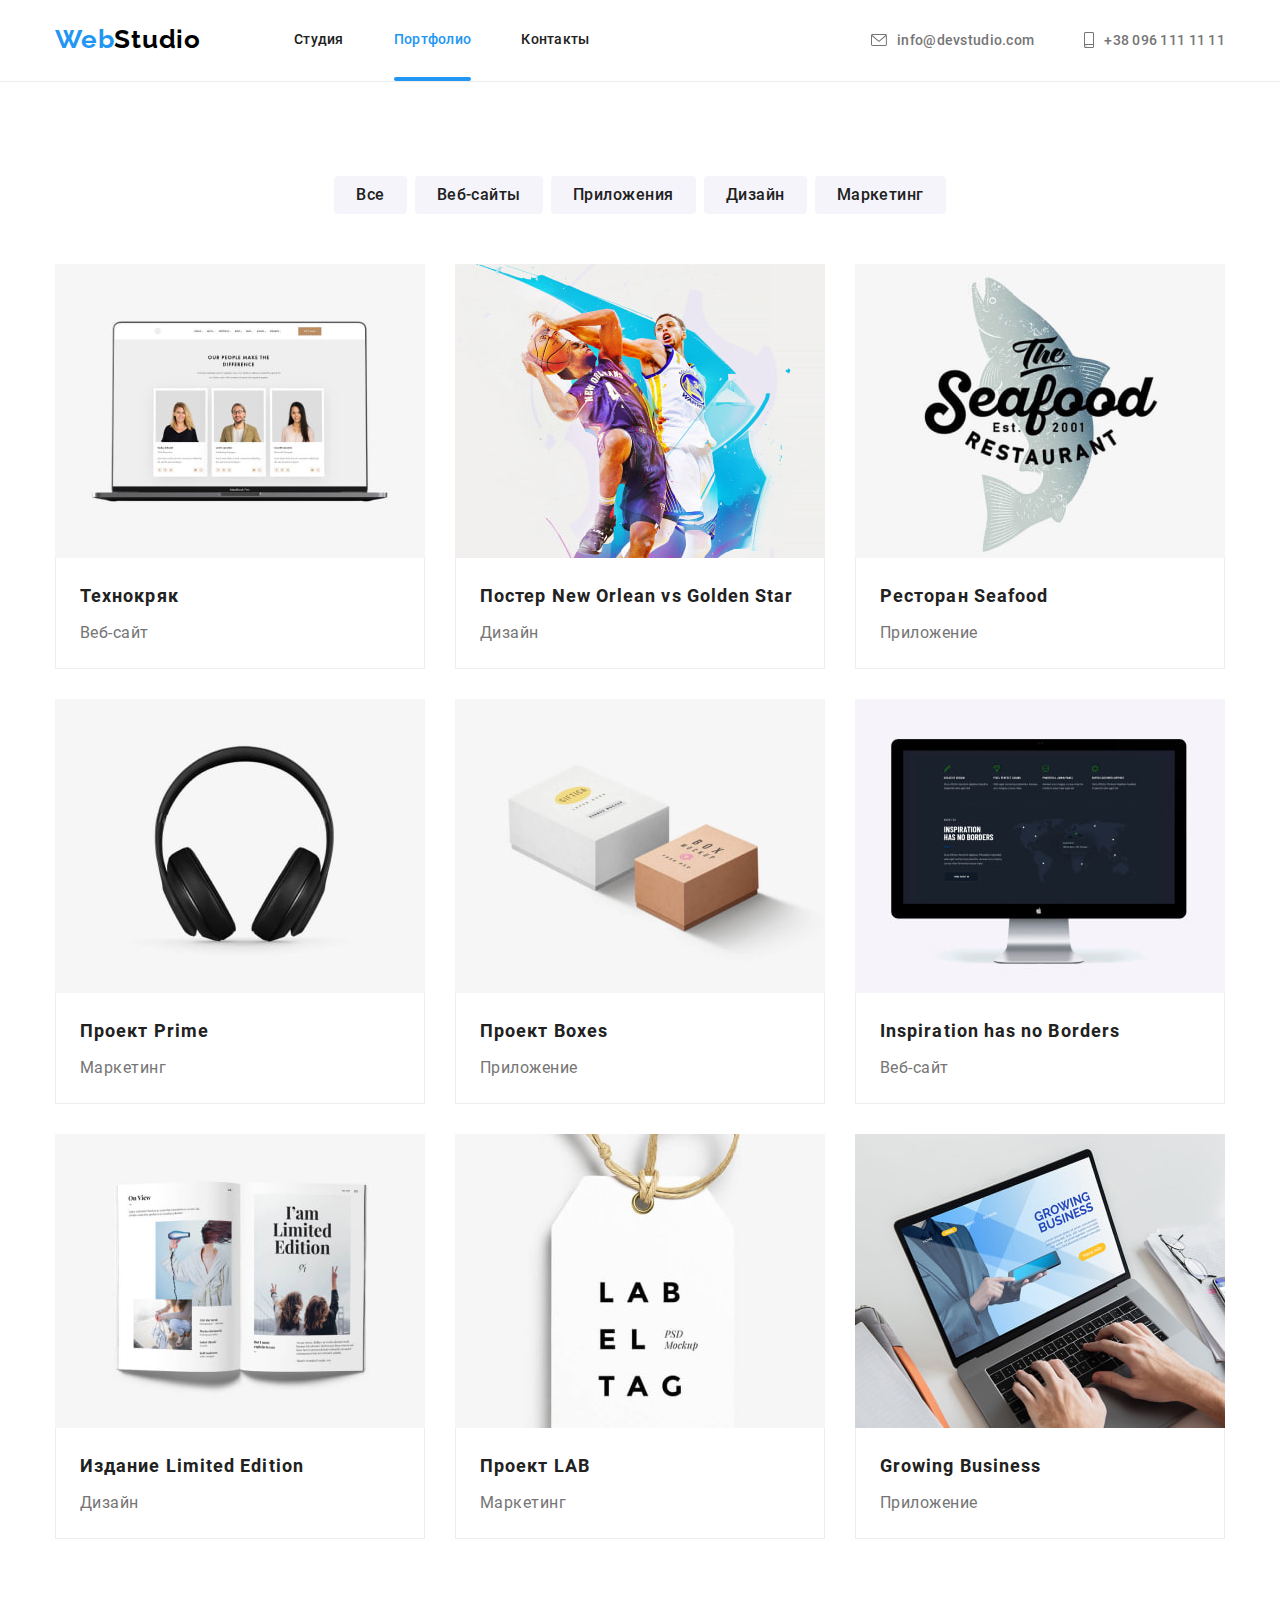
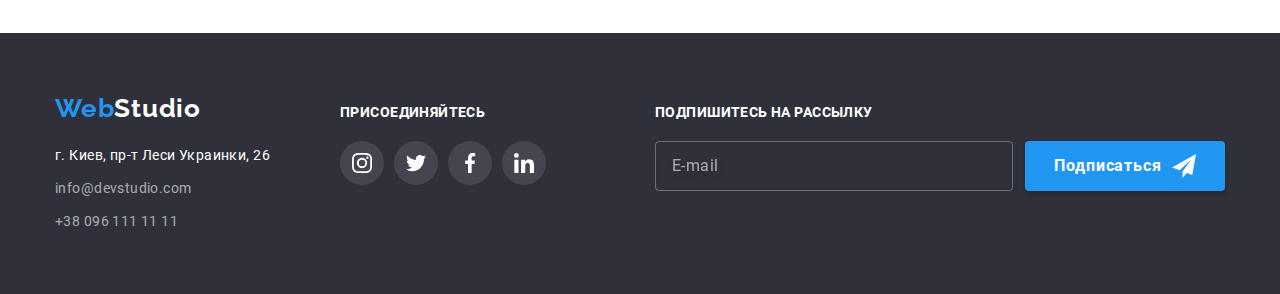
==== commit 77b0f235: "Підключив шрифти локально" ====
--- a/portfolio.html
+++ b/portfolio.html
@@ -7,12 +7,7 @@
     <title>WebStudio</title>
 
     <!-- fonts start -->
-    <link rel="preconnect" href="https://fonts.googleapis.com" />
-    <link rel="preconnect" href="https://fonts.gstatic.com" crossorigin />
-    <link
-      href="https://fonts.googleapis.com/css2?family=Raleway:wght@700&family=Roboto:wght@400;500;700;900&display=swap"
-      rel="stylesheet"
-    />
+
     <!-- fonts end -->
 
     <!-- normalize styles start -->
@@ -25,7 +20,8 @@
     <!-- normalize styles end-->
 
     <!-- styles start -->
-    <link rel="stylesheet" href="./css/styles.css" />
+    <link rel="stylesheet" href="./css/main.min.css" />
+
     <!-- styles end -->
   </head>
   <body>
@@ -75,236 +71,218 @@
         <div class="container">
           <h1 class="portfolio__title visually-hidden">Portfolio</h1>
           <ul class="portfolio__nav list">
-            <li class="btn-item">
+            <li>
               <button class="portfolio__btn link" type="button">Все</button>
             </li>
-            <li class="btn-item">
+            <li>
               <button class="portfolio__btn link" type="button">Веб-сайты</button>
             </li>
-            <li class="btn-item">
+            <li>
               <button class="portfolio__btn link" type="button">Приложения</button>
             </li>
-            <li class="btn-item">
+            <li>
               <button class="portfolio__btn link" type="button">Дизайн</button>
             </li>
-            <li class="btn-item">
+            <li>
               <button class="portfolio__btn link" type="button">Маркетинг</button>
             </li>
           </ul>
-          <ul class="portfolio__list card-set list">
-            <li class="portfolio__item card-set__item">
-              <a class="portfolio__link link" href="" target="_blank" rel="noopener noreferrer">
-                <div class="portfolio__card">
-                  <img
-                    class="portfolio__img"
+          <ul class="project card-set list">
+            <li class="project__item card-set__item">
+              <a class="project__link link" href="" target="_blank" rel="noopener noreferrer">
+                <div class="project__card">
+                  <img
+                    class="project__img"
                     src="./images/portfolio/portfolio-1.jpg"
                     alt="ноутбук с открытым веб-сайтом на котором изображено портфолио трех людей"
                     width="370"
                     height="294"
                   />
-                  <div class="overlay">
-                    <p class="overlay__desc">
-                      Ресурс предлагает комплексные предложения с разным уровнем функционала и
-                      сервисов. Все это позволит посетителю получить исчерпывающие сведения о
-                      компании или частном лице.
-                    </p>
-                  </div>
-                </div>
-                <div class="portfolio__desc">
-                  <h2 class="portfolio__name">Технокряк</h2>
-                  <p class="portfolio__type">Веб-сайт</p>
-                </div>
-              </a>
-            </li>
-            <li class="portfolio__item card-set__item">
-              <a class="portfolio__link link" href="" target="_blank" rel="noopener noreferrer">
-                <div class="portfolio__card">
-                  <img
-                    class="portfolio__img"
+                  <p class="overlay project__desc">
+                    Ресурс предлагает комплексные предложения с разным уровнем функционала и
+                    сервисов. Все это позволит посетителю получить исчерпывающие сведения о компании
+                    или частном лице.
+                  </p>
+                </div>
+                <div class="project__inf">
+                  <h2 class="project__name">Технокряк</h2>
+                  <p class="project__type">Веб-сайт</p>
+                </div>
+              </a>
+            </li>
+            <li class="project__item card-set__item">
+              <a class="project__link link" href="" target="_blank" rel="noopener noreferrer">
+                <div class="project__card">
+                  <img
+                    class="project__img"
                     src="./images/portfolio/portfolio-2.jpg"
                     alt="два игрока в баскетбол: один из команди голден стейт, второй из команды нью орлеан"
                   />
-                  <div class="overlay">
-                    <p class="overlay__desc">
-                      Ресурс предлагает комплексные предложения с разным уровнем функционала и
-                      сервисов. Все это позволит посетителю получить исчерпывающие сведения о
-                      компании или частном лице.
-                    </p>
-                  </div>
-                </div>
-                <div class="portfolio__desc">
-                  <h2 class="portfolio__name">
+                  <p class="overlay project__desc">
+                    Ресурс предлагает комплексные предложения с разным уровнем функционала и
+                    сервисов. Все это позволит посетителю получить исчерпывающие сведения о компании
+                    или частном лице.
+                  </p>
+                </div>
+                <div class="project__inf">
+                  <h2 class="project__name">
                     Постер <span lang="en">New Orlean vs Golden Star</span>
                   </h2>
-                  <p class="portfolio__type">Дизайн</p>
-                </div>
-              </a>
-            </li>
-            <li class="portfolio__item card-set__item">
-              <a class="portfolio__link link" href="" target="_blank" rel="noopener noreferrer">
-                <div class="portfolio__card">
-                  <img
-                    class="portfolio__img"
+                  <p class="project__type">Дизайн</p>
+                </div>
+              </a>
+            </li>
+            <li class="project__item card-set__item">
+              <a class="project__link link" href="" target="_blank" rel="noopener noreferrer">
+                <div class="project__card">
+                  <img
+                    class="project__img"
                     src="./images/portfolio/portfolio-3.jpg"
                     alt="емблема ресторана сифуд - это рыбы с нанесеной на ней надписью сифуд и датой создания ресторана - 2001 год"
                     width="370"
                     height="294"
                   />
-                  <div class="overlay">
-                    <p class="overlay__desc">
-                      Ресурс предлагает комплексные предложения с разным уровнем функционала и
-                      сервисов. Все это позволит посетителю получить исчерпывающие сведения о
-                      компании или частном лице.
-                    </p>
-                  </div>
-                </div>
-                <div class="portfolio__desc">
-                  <h2 class="portfolio__name">Ресторан <span lang="en">Seafood</span></h2>
-                  <p class="portfolio__type">Приложение</p>
-                </div>
-              </a>
-            </li>
-            <li class="portfolio__item card-set__item">
-              <a class="portfolio__link link" href="" target="_blank" rel="noopener noreferrer">
-                <div class="portfolio__card">
-                  <img
-                    class="portfolio__img"
+                  <p class="overlay project__desc">
+                    Ресурс предлагает комплексные предложения с разным уровнем функционала и
+                    сервисов. Все это позволит посетителю получить исчерпывающие сведения о компании
+                    или частном лице.
+                  </p>
+                </div>
+                <div class="project__inf">
+                  <h2 class="project__name">Ресторан <span lang="en">Seafood</span></h2>
+                  <p class="project__type">Приложение</p>
+                </div>
+              </a>
+            </li>
+            <li class="project__item card-set__item">
+              <a class="project__link link" href="" target="_blank" rel="noopener noreferrer">
+                <div class="project__card">
+                  <img
+                    class="project__img"
                     src="./images/portfolio/portfolio-4.jpg"
                     alt="черные наушники закрытого типа"
                     width="370"
                     height="294"
                   />
-                  <div class="overlay">
-                    <p class="overlay__desc">
-                      Ресурс предлагает комплексные предложения с разным уровнем функционала и
-                      сервисов. Все это позволит посетителю получить исчерпывающие сведения о
-                      компании или частном лице.
-                    </p>
-                  </div>
-                </div>
-                <div class="portfolio__desc">
-                  <h2 class="portfolio__name">Проект <span lang="en">Prime</span></h2>
-                  <p class="portfolio__type">Маркетинг</p>
-                </div>
-              </a>
-            </li>
-            <li class="portfolio__item card-set__item">
-              <a class="portfolio__link link" href="">
-                <div class="portfolio__card">
-                  <img
-                    class="portfolio__img"
+                  <p class="overlay project__desc">
+                    Ресурс предлагает комплексные предложения с разным уровнем функционала и
+                    сервисов. Все это позволит посетителю получить исчерпывающие сведения о компании
+                    или частном лице.
+                  </p>
+                </div>
+                <div class="project__inf">
+                  <h2 class="project__name">Проект <span lang="en">Prime</span></h2>
+                  <p class="project__type">Маркетинг</p>
+                </div>
+              </a>
+            </li>
+            <li class="project__item card-set__item">
+              <a class="project__link link" href="">
+                <div class="project__card">
+                  <img
+                    class="project__img"
                     src="./images/portfolio/portfolio-5.jpg"
                     alt="две корбки разных размеров с надписью: коробка поменьше - коричневого цвета, коробка побольше - белового цвета"
                     width="370"
                     height="294"
                   />
-                  <div class="overlay">
-                    <p class="overlay__desc">
-                      Ресурс предлагает комплексные предложения с разным уровнем функционала и
-                      сервисов. Все это позволит посетителю получить исчерпывающие сведения о
-                      компании или частном лице.
-                    </p>
-                  </div>
-                </div>
-                <div class="portfolio__desc">
-                  <h2 class="portfolio__name">Проект <span lang="en">Boxes</span></h2>
-                  <p class="portfolio__type">Приложение</p>
-                </div>
-              </a>
-            </li>
-            <li class="portfolio__item card-set__item">
-              <a class="portfolio__link link" href="" target="_blank" rel="noopener noreferrer">
-                <div class="portfolio__card">
-                  <img
-                    class="portfolio__img"
+                  <p class="overlay project__desc">
+                    Ресурс предлагает комплексные предложения с разным уровнем функционала и
+                    сервисов. Все это позволит посетителю получить исчерпывающие сведения о компании
+                    или частном лице.
+                  </p>
+                </div>
+                <div class="project__inf">
+                  <h2 class="project__name">Проект <span lang="en">Boxes</span></h2>
+                  <p class="project__type">Приложение</p>
+                </div>
+              </a>
+            </li>
+            <li class="project__item card-set__item">
+              <a class="project__link link" href="" target="_blank" rel="noopener noreferrer">
+                <div class="project__card">
+                  <img
+                    class="project__img"
                     src="./images/portfolio/portfolio-6.jpg"
                     alt="аймак с открытым веб-сайтом"
                     width="370"
                     height="294"
                   />
-                  <div class="overlay">
-                    <p class="overlay__desc">
-                      Ресурс предлагает комплексные предложения с разным уровнем функционала и
-                      сервисов. Все это позволит посетителю получить исчерпывающие сведения о
-                      компании или частном лице.
-                    </p>
-                  </div>
-                </div>
-                <div class="portfolio__desc">
-                  <h2 class="portfolio__name" lang="en">Inspiration has no Borders</h2>
-                  <p class="portfolio__type">Веб-сайт</p>
-                </div>
-              </a>
-            </li>
-            <li class="portfolio__item card-set__item">
-              <a class="portfolio__link link" href="" target="_blank" rel="noopener noreferrer">
-                <div class="portfolio__card">
-                  <img
-                    class="portfolio__img"
+                  <p class="overlay project__desc">
+                    Ресурс предлагает комплексные предложения с разным уровнем функционала и
+                    сервисов. Все это позволит посетителю получить исчерпывающие сведения о компании
+                    или частном лице.
+                  </p>
+                </div>
+                <div class="project__inf">
+                  <h2 class="project__name" lang="en">Inspiration has no Borders</h2>
+                  <p class="project__type">Веб-сайт</p>
+                </div>
+              </a>
+            </li>
+            <li class="project__item card-set__item">
+              <a class="project__link link" href="" target="_blank" rel="noopener noreferrer">
+                <div class="project__card">
+                  <img
+                    class="project__img"
                     src="./images/portfolio/portfolio-7.jpg"
                     alt="разворот кники на которой есть текст и картинки"
                     width="370"
                     height="294"
                   />
-                  <div class="overlay">
-                    <p class="overlay__desc">
-                      Ресурс предлагает комплексные предложения с разным уровнем функционала и
-                      сервисов. Все это позволит посетителю получить исчерпывающие сведения о
-                      компании или частном лице.
-                    </p>
-                  </div>
-                </div>
-                <div class="portfolio__desc">
-                  <h2 class="portfolio__name">Издание <span lang="en">Limited Edition</span></h2>
-                  <p class="portfolio__type">Дизайн</p>
-                </div>
-              </a>
-            </li>
-            <li class="portfolio__item card-set__item">
-              <a class="portfolio__link link" href="" target="_blank" rel="noopener noreferrer">
-                <div class="portfolio__card">
-                  <img
-                    class="portfolio__img"
+                  <p class="overlay project__desc">
+                    Ресурс предлагает комплексные предложения с разным уровнем функционала и
+                    сервисов. Все это позволит посетителю получить исчерпывающие сведения о компании
+                    или частном лице.
+                  </p>
+                </div>
+                <div class="project__inf">
+                  <h2 class="project__name">Издание <span lang="en">Limited Edition</span></h2>
+                  <p class="project__type">Дизайн</p>
+                </div>
+              </a>
+            </li>
+            <li class="project__item card-set__item">
+              <a class="project__link link" href="" target="_blank" rel="noopener noreferrer">
+                <div class="project__card">
+                  <img
+                    class="project__img"
                     src="./images/portfolio/portfolio-8.jpg"
                     alt="лейбл"
                     width="370"
                     height="294"
                   />
-                  <div class="overlay">
-                    <p class="overlay__desc">
-                      Ресурс предлагает комплексные предложения с разным уровнем функционала и
-                      сервисов. Все это позволит посетителю получить исчерпывающие сведения о
-                      компании или частном лице.
-                    </p>
-                  </div>
-                </div>
-                <div class="portfolio__desc">
-                  <h2 class="portfolio__name">Проект <span lang="en">LAB</span></h2>
-                  <p class="portfolio__type">Маркетинг</p>
-                </div>
-              </a>
-            </li>
-            <li class="portfolio__item card-set__item">
-              <a class="portfolio__link link" href="" target="_blank" rel="noopener noreferrer">
-                <div class="portfolio__card">
-                  <img
-                    class="portfolio__img"
+                  <p class="overlay project__desc">
+                    Ресурс предлагает комплексные предложения с разным уровнем функционала и
+                    сервисов. Все это позволит посетителю получить исчерпывающие сведения о компании
+                    или частном лице.
+                  </p>
+                </div>
+                <div class="project__inf">
+                  <h2 class="project__name">Проект <span lang="en">LAB</span></h2>
+                  <p class="project__type">Маркетинг</p>
+                </div>
+              </a>
+            </li>
+            <li class="project__item card-set__item">
+              <a class="project__link link" href="" target="_blank" rel="noopener noreferrer">
+                <div class="project__card">
+                  <img
+                    class="project__img"
                     src="./images/portfolio/portfolio-9.jpg"
                     alt="человек работает на ноутбуке с открытым веб-сайтом"
                     width="370"
                     height="294"
                   />
-                  <div class="overlay">
-                    <p class="overlay__desc">
-                      Ресурс предлагает комплексные предложения с разным уровнем функционала и
-                      сервисов. Все это позволит посетителю получить исчерпывающие сведения о
-                      компании или частном лице.
-                    </p>
-                  </div>
-                </div>
-                <div class="portfolio__desc">
-                  <h2 class="portfolio__name" lang="en">Growing Business</h2>
-                  <p class="portfolio__type">Приложение</p>
+                  <p class="overlay project__desc">
+                    Ресурс предлагает комплексные предложения с разным уровнем функционала и
+                    сервисов. Все это позволит посетителю получить исчерпывающие сведения о компании
+                    или частном лице.
+                  </p>
+                </div>
+                <div class="project__inf">
+                  <h2 class="project__name" lang="en">Growing Business</h2>
+                  <p class="project__type">Приложение</p>
                 </div>
               </a>
             </li>
@@ -316,9 +294,11 @@
     <!--Section Footer -->
 
     <footer class="footer">
-      <div class="footer__container container ">
+      <div class="footer__container container">
         <div class="footer__contacts">
-          <a class="footer__logo logo link" href="./index.html">Web<span class="logo logo--light-text">Studio</span></a>
+          <a class="footer__logo logo link" href="./index.html"
+            >Web<span class="logo logo--light-text">Studio</span></a
+          >
           <address class="footer-contacts">
             <ul class="footer-contacts__list list">
               <li class="footer-contacts__item">
--- a/css/main.min.css
+++ b/css/main.min.css
@@ -0,0 +1 @@
+@font-face{font-family:"Roboto";font-style:normal;font-weight:400;src:url("../../fonts/roboto-v30-latin_cyrillic-regular.eot");src:local(""),url("../../fonts/roboto-v30-latin_cyrillic-regular.eot?#iefix") format("embedded-opentype"),url("../../fonts/roboto-v30-latin_cyrillic-regular.woff2") format("woff2"),url("../../fonts/roboto-v30-latin_cyrillic-regular.woff") format("woff"),url("../../fonts/roboto-v30-latin_cyrillic-regular.ttf") format("truetype"),url("../../fonts/roboto-v30-latin_cyrillic-regular.svg#Roboto") format("svg")}@font-face{font-family:"Roboto";font-style:normal;font-weight:500;src:url("../../fonts/roboto-v30-latin_cyrillic-500.eot");src:local(""),url("../../fonts/roboto-v30-latin_cyrillic-500.eot?#iefix") format("embedded-opentype"),url("../../fonts/roboto-v30-latin_cyrillic-500.woff2") format("woff2"),url("../../fonts/roboto-v30-latin_cyrillic-500.woff") format("woff"),url("../../fonts/roboto-v30-latin_cyrillic-500.ttf") format("truetype"),url("../../fonts/roboto-v30-latin_cyrillic-500.svg#Roboto") format("svg")}@font-face{font-family:"Roboto";font-style:normal;font-weight:700;src:url("../../fonts/roboto-v30-latin_cyrillic-700.eot");src:local(""),url("../../fonts/roboto-v30-latin_cyrillic-700.eot?#iefix") format("embedded-opentype"),url("../../fonts/roboto-v30-latin_cyrillic-700.woff2") format("woff2"),url("../../fonts/roboto-v30-latin_cyrillic-700.woff") format("woff"),url("../../fonts/roboto-v30-latin_cyrillic-700.ttf") format("truetype"),url("../../fonts/roboto-v30-latin_cyrillic-700.svg#Roboto") format("svg")}@font-face{font-family:"Roboto";font-style:normal;font-weight:900;src:url("../../fonts/roboto-v30-latin_cyrillic-900.eot");src:local(""),url("../../fonts/roboto-v30-latin_cyrillic-900.eot?#iefix") format("embedded-opentype"),url("../../fonts/roboto-v30-latin_cyrillic-900.woff2") format("woff2"),url("../../fonts/roboto-v30-latin_cyrillic-900.woff") format("woff"),url("../../fonts/roboto-v30-latin_cyrillic-900.ttf") format("truetype"),url("../../fonts/roboto-v30-latin_cyrillic-900.svg#Roboto") format("svg")}@font-face{font-family:"Raleway";font-style:normal;font-weight:700;src:url("../../fonts/raleway-v27-latin-700.eot");src:local(""),url("../../fonts/raleway-v27-latin-700.eot?#iefix") format("embedded-opentype"),url("../../fonts/raleway-v27-latin-700.woff2") format("woff2"),url("../../fonts/raleway-v27-latin-700.woff") format("woff"),url("../../fonts/raleway-v27-latin-700.ttf") format("truetype"),url("../../fonts/raleway-v27-latin-700.svg#Raleway") format("svg")}:root{--main-font: "Roboto";--secondary-font: "Raleway";--primary-text-color: #757575;--secondary-text-color: #212121;--decoration-text-color: #2196F3;--studio-header-color: #000000;--light-text-color: #ffffff;--contacts-text-color: rgba(255, 255, 255, 0.6);--primary-icon-link-color: #AFB1B8;--main-ligt-bg-color: #ffffff;--main-darck-bg-color: #2F303A;--btn-bg-color: #2196F3;--hover-btn-bg-color: #188CE8;--secondary-bg-color: #F5F4FA;--hero-bg-color: #C4C4C4;--footer-media-link-bg-color: rgba(255, 255, 255, 0.1);--item-dscr-bg-color: rgba(47, 48, 58, 0.8);--portfolio-overlyey-bg-color: rgba(33, 150, 243, 0.9);--main-brd-color: #ECECEC;--card-brd-color: #EEEEEE;--primary-shadow: rgba(0, 0, 0, 0.15);--items: 4;--indent: 30px;--animation: 250ms cubic-bezier(0.4, 0, 0.2, 1)}.visually-hidden{position:absolute;width:1px;height:1px;margin:-1px;border:0;padding:0;white-space:nowrap;-webkit-clip-path:inset(100%);clip-path:inset(100%);clip:rect(0 0 0 0);overflow:hidden}body{font-family:var(--main-font),sans-serif;font-size:14px;line-height:1.71;color:var(--primary-text-color)}.no-scroll{overflow:hidden}h1,h2,h3,p{margin:0}img{display:block;max-width:100%;height:auto}.link{text-decoration:none}.list{list-style:none;margin:0;padding:0}.card-set{display:-webkit-box;display:-ms-flexbox;display:flex;-ms-flex-wrap:wrap;flex-wrap:wrap;margin:calc(-1*var(--indent)/2)}.card-set__item{-ms-flex-preferred-size:calc((100% - var(--indent)*var(--items))/var(--items));flex-basis:calc((100% - var(--indent)*var(--items))/var(--items));margin:calc(var(--indent)/2)}.card-set__item:hover .overlay{-webkit-transform:translateY(0);transform:translateY(0)}.btn{display:-webkit-inline-box;display:-ms-inline-flexbox;display:inline-flex;-webkit-box-align:center;-ms-flex-align:center;align-items:center;-webkit-box-pack:center;-ms-flex-pack:center;justify-content:center;min-width:200px;height:50px;font-weight:700;font-size:16px;line-height:1.88;letter-spacing:.06em;color:var(--light-text-color);-webkit-box-shadow:0px 4px 4px var(--primary-shadow);box-shadow:0px 4px 4px var(--primary-shadow);border:none;border-radius:4px;background-color:var(--btn-bg-color);cursor:pointer;-webkit-transition:background-color var(--animation);transition:background-color var(--animation)}.btn:hover,.btn:focus{background-color:var(--hover-btn-bg-color)}.container{width:1200px;padding-left:15px;padding-right:15px;margin-left:auto;margin-right:auto}.section{padding-top:94px;padding-bottom:94px}.social__title{margin-bottom:20px;font-size:14px;line-height:1.14;letter-spacing:.03em;text-transform:uppercase;color:var(--light-text-color)}.social-media{display:-webkit-box;display:-ms-flexbox;display:flex;-webkit-box-pack:center;-ms-flex-pack:center;justify-content:center}.social-media__icon{fill:currentColor}.social-media__item{width:44px;height:44px}.social-media__item:not(:last-child){margin-right:10px}.social-media__link{display:-webkit-box;display:-ms-flexbox;display:flex;-webkit-box-align:center;-ms-flex-align:center;align-items:center;-webkit-box-pack:center;-ms-flex-pack:center;justify-content:center;width:100%;height:100%;color:var(--primary-icon-link-color);border-radius:50%;-webkit-transition:color var(--animation),background-color var(--animation);transition:color var(--animation),background-color var(--animation)}.social-media__link:hover,.social-media__link:focus{color:var(--light-text-color);background-color:var(--decoration-text-color);outline:rgba(0,0,0,0)}.social-media__link--light{color:var(--light-text-color);background-color:var(--footer-media-link-bg-color);-webkit-transition:background-color var(--animation);transition:background-color var(--animation)}.tittle{font-weight:700;font-size:36px;line-height:1.17;text-align:center;letter-spacing:.03em;color:var(--secondary-text-color)}.overlay{position:absolute;top:0;left:0;-webkit-transform:translateY(101%);transform:translateY(101%);width:100%;height:100%;padding:63px 24px;background-color:var(--portfolio-overlyey-bg-color);-webkit-transition:-webkit-transform var(--animation);transition:-webkit-transform var(--animation);transition:transform var(--animation);transition:transform var(--animation), -webkit-transform var(--animation)}.logo{font-family:var(--secondary-font),sans-serif;font-weight:700;font-size:26px;line-height:1.19;letter-spacing:.03em;color:var(--decoration-text-color)}.logo--dark-text{color:var(--studio-header-color)}.logo--light-text{color:var(--light-text-color)}.nav__list{display:-webkit-box;display:-ms-flexbox;display:flex}.nav__item:not(:last-child){position:relative;margin-right:50px}.nav__link{display:block;padding-top:32px;padding-bottom:32px;font-weight:500;line-height:1.14;letter-spacing:.02em;color:var(--secondary-text-color);-webkit-transition:color var(--animation);transition:color var(--animation)}.nav__link:hover,.nav__link:focus{color:var(--decoration-text-color)}.nav__link--current{color:var(--decoration-text-color)}.nav__link--current::after{content:"";position:absolute;bottom:-1px;left:0;width:100%;height:4px;display:inline-block;border-radius:2px;background-color:var(--decoration-text-color)}.contacts{display:-webkit-box;display:-ms-flexbox;display:flex;margin-left:auto}.contacts__icon{margin-right:10px;fill:currentColor}.contacts__item:not(:last-child){margin-right:50px}.contacts__link{display:-webkit-box;display:-ms-flexbox;display:flex;padding-top:32px;padding-bottom:32px;-webkit-box-align:center;-ms-flex-align:center;align-items:center;font-weight:500;line-height:1.19;letter-spacing:.02em;color:inherit;-webkit-transition:color var(--animation);transition:color var(--animation)}.contacts__link:hover,.contacts__link:focus{color:var(--decoration-text-color)}.subscription{margin-left:auto}.subscription__title{margin-bottom:20px;font-size:14px;line-height:1.14;letter-spacing:.03em;text-transform:uppercase;color:var(--light-text-color)}.subscription__field{display:-webkit-box;display:-ms-flexbox;display:flex;gap:12px}.subscription__btn{gap:10px}.subscription__icon{fill:var(--light-text-color)}.subscription__input{width:358px;height:50px;padding:0 16px;font-size:16px;line-height:1.25;letter-spacing:.03em;color:var(--contacts-text-color);background-color:inherit;border:1px solid rgba(255,255,255,.3);-webkit-filter:drop-shadow(0px 4px 4px var(--primary-shadow));filter:drop-shadow(0px 4px 4px var(--primary-shadow));border-radius:4px;-webkit-transition:border-color var(--animation);transition:border-color var(--animation)}.subscription__input::-webkit-input-placeholder{font-size:16px;line-height:1.25;letter-spacing:.03em;color:var(--contacts-text-color)}.subscription__input::-moz-placeholder{font-size:16px;line-height:1.25;letter-spacing:.03em;color:var(--contacts-text-color)}.subscription__input:-ms-input-placeholder{font-size:16px;line-height:1.25;letter-spacing:.03em;color:var(--contacts-text-color)}.subscription__input::-ms-input-placeholder{font-size:16px;line-height:1.25;letter-spacing:.03em;color:var(--contacts-text-color)}.subscription__input::placeholder{font-size:16px;line-height:1.25;letter-spacing:.03em;color:var(--contacts-text-color)}.subscription__input:hover,.subscription__input:focus{border-color:var(--light-text-color);outline:rgba(0,0,0,0)}.project{--items: 3}.project__card{position:relative;overflow:hidden}.project__desc{font-size:18px;line-height:1.56;letter-spacing:.03em;color:var(--light-text-color)}.project__inf{padding:20px 24px;border:1px solid var(--card-brd-color);border-top:none}.project__name{margin-bottom:4px;font-weight:700;font-size:18px;line-height:2;letter-spacing:.06em;color:var(--secondary-text-color)}.project__type{font-size:16px;line-height:1.88;letter-spacing:.03em;color:var(--primary-text-color)}.project__link{display:block;-webkit-transition:-webkit-box-shadow var(--animation);transition:-webkit-box-shadow var(--animation);transition:box-shadow var(--animation);transition:box-shadow var(--animation), -webkit-box-shadow var(--animation)}.project__link:hover,.project__link:focus{-webkit-box-shadow:0px 1px 1px rgba(0,0,0,.12),0px 4px 4px rgba(0,0,0,.06),1px 4px 6px rgba(0,0,0,.16);box-shadow:0px 1px 1px rgba(0,0,0,.12),0px 4px 4px rgba(0,0,0,.06),1px 4px 6px rgba(0,0,0,.16)}.backdrop{position:fixed;top:0;left:0;width:100%;height:100%;background-color:rgba(0,0,0,.2);opacity:1;visibility:visible;pointer-events:initial;-webkit-transition:opacity var(--animation),visibility var(--animation);transition:opacity var(--animation),visibility var(--animation)}.backdrop.is-hidden{opacity:0;visibility:hidden;pointer-events:none}.modal{position:relative;top:50%;left:50%;padding:40px;-webkit-transform:translate(-50%, -50%);transform:translate(-50%, -50%);width:528px;min-height:581px;background-color:var(--main-ligt-bg-color);-webkit-box-shadow:0px 1px 3px rgba(0,0,0,.12),0px 1px 1px rgba(0,0,0,.14),0px 2px 1px rgba(0,0,0,.2);box-shadow:0px 1px 3px rgba(0,0,0,.12),0px 1px 1px rgba(0,0,0,.14),0px 2px 1px rgba(0,0,0,.2);border-radius:4px}.modal__btn{margin-right:auto;margin-left:auto}.close-btn{position:absolute;top:8px;right:8px;display:-webkit-box;display:-ms-flexbox;display:flex;-webkit-box-align:center;-ms-flex-align:center;align-items:center;-webkit-box-pack:center;-ms-flex-pack:center;justify-content:center;width:30px;height:30px;padding:0;background-color:var(--main-ligt-bg-color);border-radius:50%;border:1px solid rgba(0,0,0,.1);cursor:pointer}.close-btn__icon{-webkit-transition:fill var(--animation);transition:fill var(--animation)}.close-btn:hover>.close-btn__icon,.close-btn:focus>.close-btn__icon{fill:var(--decoration-text-color)}.register-form{display:-webkit-inline-box;display:-ms-inline-flexbox;display:inline-flex;-webkit-box-orient:vertical;-webkit-box-direction:normal;-ms-flex-direction:column;flex-direction:column}.register-form__title{margin-bottom:12px;font-weight:700;font-size:20px;line-height:1.15;letter-spacing:.03em;color:var(--secondary-text-color)}.register-form__field{margin-bottom:10px}.register-form__label{display:block;margin-bottom:4px;font-size:12px;line-height:1.17;letter-spacing:.01em}.register-form__box{position:relative}.register-form__icon{position:absolute;top:50%;left:12px;-webkit-transform:translateY(-50%);transform:translateY(-50%);-webkit-transition:fill var(--animation);transition:fill var(--animation)}.register-form__input{width:100%;height:40px;padding:0 8px 0 41px;font-size:12px;line-height:1.17;letter-spacing:.01em;border:1px solid rgba(33,33,33,.2);border-radius:4px;-webkit-transition:border-color var(--animation);transition:border-color var(--animation)}.register-form__input:hover,.register-form__input:focus,.register-form__input:hover+.register-form__icon,.register-form__input:focus+.register-form__icon{border-color:var(--decoration-text-color);outline:rgba(0,0,0,0);fill:var(--decoration-text-color)}.textarea__name{margin-bottom:4px;font-size:12px;line-height:1.17;letter-spacing:.01em}.textarea__input{resize:none;width:100%;height:120px;padding:12px 16px;margin-bottom:20px;font-size:12px;line-height:1.17;letter-spacing:.01em;border:1px solid rgba(33,33,33,.2);border-radius:4px;-webkit-transition:border-color var(--animation);transition:border-color var(--animation)}.textarea__input:hover,.textarea__input:focus{border-color:var(--decoration-text-color);outline:rgba(0,0,0,0)}.textarea__input::-webkit-input-placeholder{font-size:12px;line-height:1.17;letter-spacing:.01em;color:rgba(117,117,117,.5)}.textarea__input::-moz-placeholder{font-size:12px;line-height:1.17;letter-spacing:.01em;color:rgba(117,117,117,.5)}.textarea__input:-ms-input-placeholder{font-size:12px;line-height:1.17;letter-spacing:.01em;color:rgba(117,117,117,.5)}.textarea__input::-ms-input-placeholder{font-size:12px;line-height:1.17;letter-spacing:.01em;color:rgba(117,117,117,.5)}.textarea__input::placeholder{font-size:12px;line-height:1.17;letter-spacing:.01em;color:rgba(117,117,117,.5)}.custom-checkbox{display:-webkit-inline-box;display:-ms-inline-flexbox;display:inline-flex;-webkit-box-align:center;-ms-flex-align:center;align-items:center;-webkit-box-pack:center;-ms-flex-pack:center;justify-content:center;width:16px;height:15px;margin-right:7px;outline:2px solid var(--primary-text-color);outline-offset:-2px;border-radius:2px;-webkit-transition:background-color var(--animation),outline-color var(--animation),-webkit-filter var(--animation);transition:background-color var(--animation),outline-color var(--animation),-webkit-filter var(--animation);transition:background-color var(--animation),outline-color var(--animation),filter var(--animation);transition:background-color var(--animation),outline-color var(--animation),filter var(--animation),-webkit-filter var(--animation)}.custom-checkbox__icon{fill:var(--light-text-color)}.checkbox{display:-webkit-box;display:-ms-flexbox;display:flex;-webkit-box-align:center;-ms-flex-align:center;align-items:center;-webkit-box-pack:center;-ms-flex-pack:center;justify-content:center;margin-bottom:30px;cursor:pointer}.checkbox__input:hover+.custom-checkbox,.checkbox__input:focus+.custom-checkbox{outline-color:var(--secondary-text-color)}.checkbox__input:checked+.custom-checkbox{background-color:var(--decoration-text-color);outline-color:rgba(0,0,0,0);-webkit-filter:drop-shadow(0px 4px 4px rgba(0, 0, 0, 0.25));filter:drop-shadow(0px 4px 4px rgba(0, 0, 0, 0.25))}.checkbox__agreement{letter-spacing:.03em;-webkit-user-select:none;-moz-user-select:none;-ms-user-select:none;user-select:none}.checkbox__agreement--conditions{text-decoration:underline;color:var(--decoration-text-color)}.header{border-bottom:1px solid var(--main-brd-color)}.header__container,.header__nav{display:-webkit-box;display:-ms-flexbox;display:flex;-webkit-box-align:center;-ms-flex-align:center;align-items:center}.header__logo{padding-top:24px;padding-bottom:25px;margin-right:93px}.hero{max-width:1600px;margin-right:auto;margin-left:auto;padding-top:200px;padding-bottom:200px;text-align:center;background-color:var(--hero-bg-color);background-image:-webkit-gradient(linear, left top, right top, from(rgba(47, 48, 58, 0.4)), to(rgba(47, 48, 58, 0.4))),url(../images/hero/bg-img.jpg);background-image:linear-gradient(to right, rgba(47, 48, 58, 0.4), rgba(47, 48, 58, 0.4)),url(../images/hero/bg-img.jpg);background-repeat:no-repeat;background-position:center;background-size:cover}.hero__title{width:696px;margin:0 auto;font-weight:900;font-size:44px;line-height:1.36;letter-spacing:.06em;text-transform:uppercase;color:var(--light-text-color)}.hero__btn{margin-top:30px}.feature__title{margin-bottom:50px}.feature__icon{display:-webkit-box;display:-ms-flexbox;display:flex;-webkit-box-align:center;-ms-flex-align:center;align-items:center;-webkit-box-pack:center;-ms-flex-pack:center;justify-content:center;width:270px;height:120px;margin-bottom:30px;border-radius:4px;background-color:var(--secondary-bg-color)}.feature__subtitle{margin-bottom:10px;font-weight:700;font-size:inherit;line-height:1.14;letter-spacing:.03em;text-transform:uppercase;color:var(--secondary-text-color)}.feature__description{letter-spacing:.03em}.examples{padding-top:0}.examples__title{margin-bottom:50px}.examples__list{--items: 3}.examples__item{position:relative}.examples__description{position:absolute;bottom:0;left:0;display:-webkit-box;display:-ms-flexbox;display:flex;-webkit-box-align:center;-ms-flex-align:center;align-items:center;-webkit-box-pack:center;-ms-flex-pack:center;justify-content:center;width:100%;height:70px;font-weight:700;line-height:1.14;letter-spacing:.03em;text-transform:uppercase;color:var(--light-text-color);background-color:var(--item-dscr-bg-color)}.team{background-color:var(--secondary-bg-color)}.team__title{margin-bottom:50px}.team__item{background-color:var(--main-ligt-bg-color);-webkit-box-shadow:0px 1px 3px rgba(0,0,0,.12),0px 1px 1px rgba(0,0,0,.14),0px 2px 1px rgba(0,0,0,.2);box-shadow:0px 1px 3px rgba(0,0,0,.12),0px 1px 1px rgba(0,0,0,.14),0px 2px 1px rgba(0,0,0,.2);border-radius:0px 0px 4px 4px}.team__photo{margin-bottom:30px}.team__subtitle{margin-bottom:10px;font-weight:500;font-size:16px;line-height:1.19;text-align:center;letter-spacing:.03em;color:var(--secondary-text-color)}.team__position{margin-bottom:16px;font-size:16px;line-height:1.19;text-align:center;letter-spacing:.03em}.team__social-media{margin-bottom:30px}.client__title{margin-bottom:50px}.client__list{--items: 6}.client__item{height:92px}.client__icon{fill:currentColor}.client__link{display:-webkit-box;display:-ms-flexbox;display:flex;-webkit-box-align:center;-ms-flex-align:center;align-items:center;-webkit-box-pack:center;-ms-flex-pack:center;justify-content:center;width:100%;height:100%;border:1px solid #afb1b8;border-radius:4px;color:var(--primary-icon-link-color);-webkit-transition:color var(--animation),border-color var(--animation);transition:color var(--animation),border-color var(--animation)}.client__link:hover,.client__link:focus{color:var(--decoration-text-color);border-color:var(--decoration-text-color);outline:rgba(0,0,0,0)}.portfolio__title{margin-bottom:50px}.portfolio__nav{display:-webkit-box;display:-ms-flexbox;display:flex;-webkit-box-pack:center;-ms-flex-pack:center;justify-content:center;gap:8px;margin-bottom:50px}.portfolio__btn{padding:6px 22px;font-weight:500;font-size:16px;line-height:1.63;text-align:center;letter-spacing:.03em;color:var(--secondary-text-color);border-radius:4px;border:none;background-color:var(--secondary-bg-color);cursor:pointer;-webkit-transition:color var(--animation),background-color var(--animation),-webkit-box-shadow var(--animation);transition:color var(--animation),background-color var(--animation),-webkit-box-shadow var(--animation);transition:color var(--animation),background-color var(--animation),box-shadow var(--animation);transition:color var(--animation),background-color var(--animation),box-shadow var(--animation),-webkit-box-shadow var(--animation)}.portfolio__btn:hover,.portfolio__btn:focus{color:var(--light-text-color);background-color:var(--btn-bg-color);-webkit-box-shadow:0px 3px 1px rgba(0,0,0,.1),0px 1px 2px rgba(0,0,0,.08),0px 2px 2px rgba(0,0,0,.12);box-shadow:0px 3px 1px rgba(0,0,0,.1),0px 1px 2px rgba(0,0,0,.08),0px 2px 2px rgba(0,0,0,.12)}.footer{padding-top:60px;padding-bottom:60px;background-color:var(--main-darck-bg-color)}.footer__container{display:-webkit-box;display:-ms-flexbox;display:flex;-webkit-box-align:baseline;-ms-flex-align:baseline;align-items:baseline}.footer__contacts{margin-right:70px}.footer__logo{display:block;margin-bottom:20px}.footer-contacts{font-style:inherit}.footer-contacts__link{letter-spacing:.03em;color:var(--contacts-text-color);-webkit-transition:color var(--animation);transition:color var(--animation)}.footer-contacts__link--light{color:var(--light-text-color)}.footer-contacts__link:hover,.footer-contacts__link:focus{color:var(--decoration-text-color)}.footer-contacts__item:not(:last-child){margin-bottom:9px}/*# sourceMappingURL=main.min.css.map */